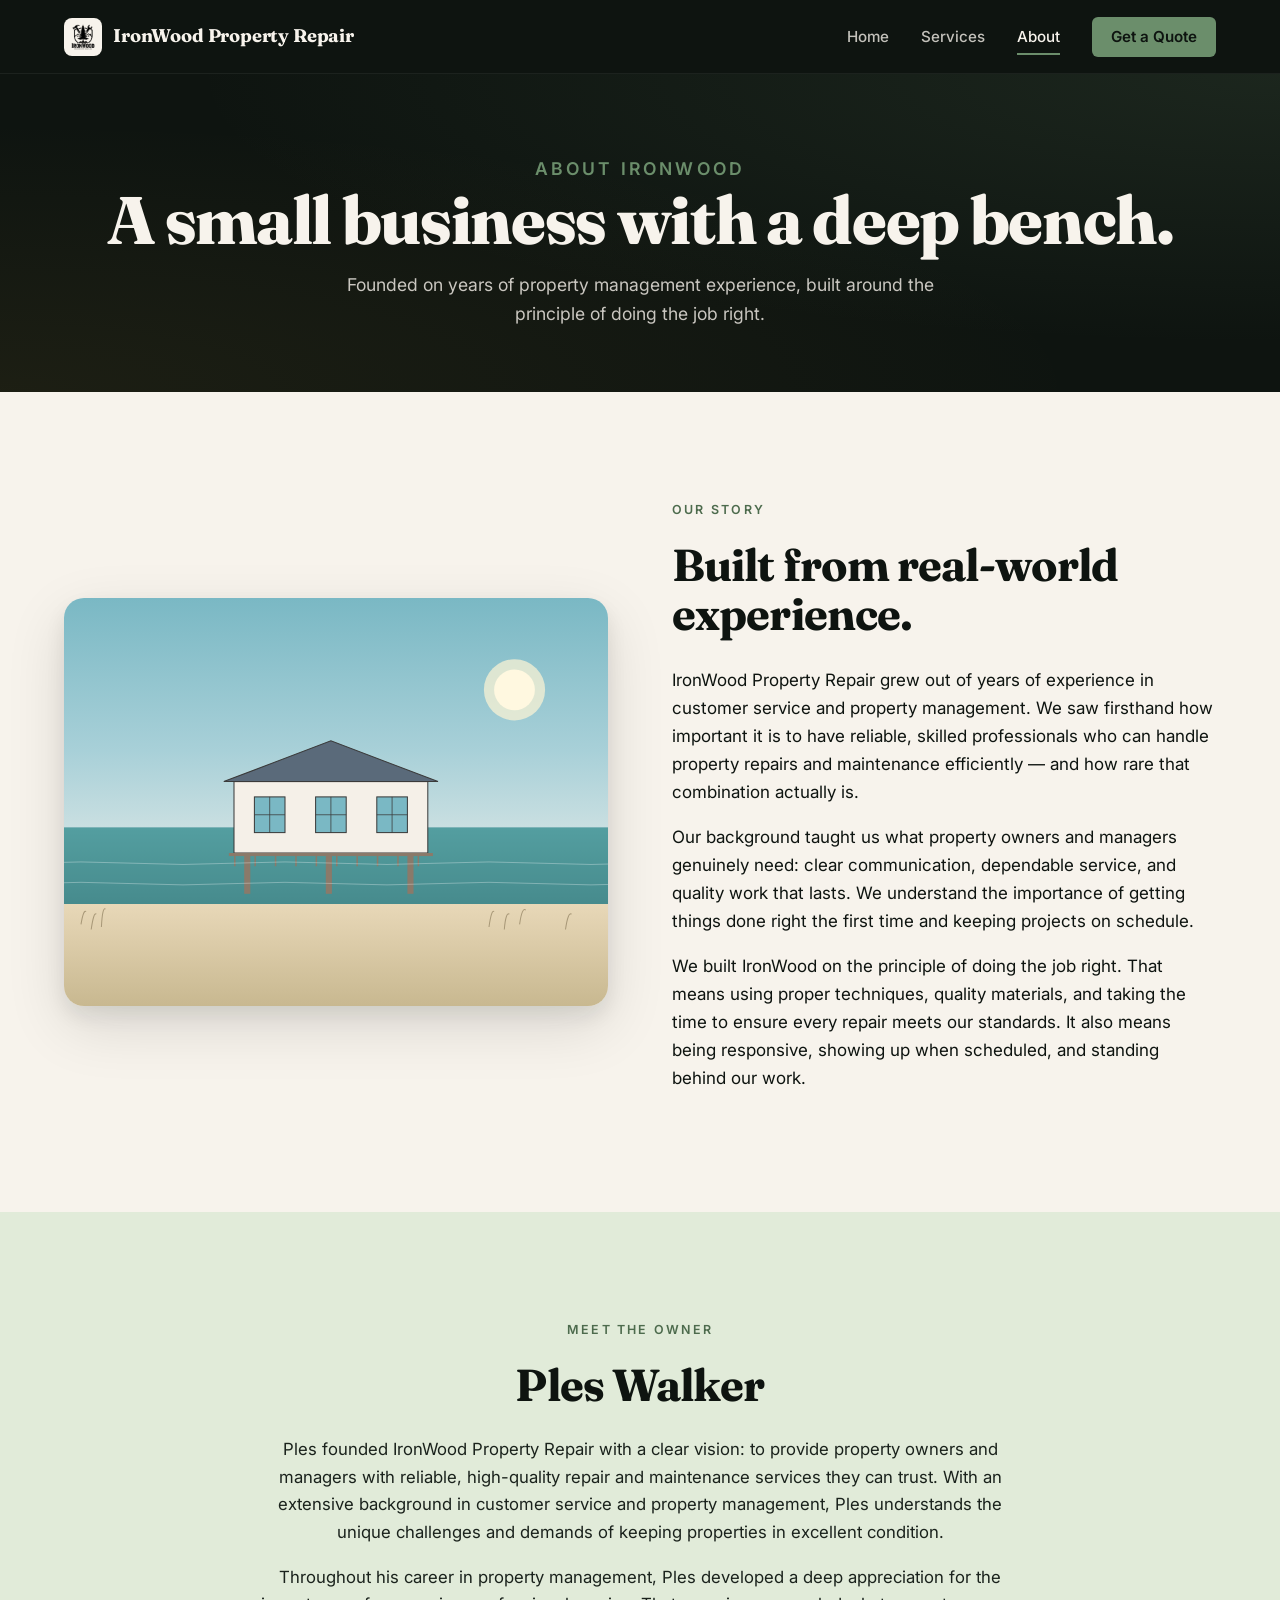
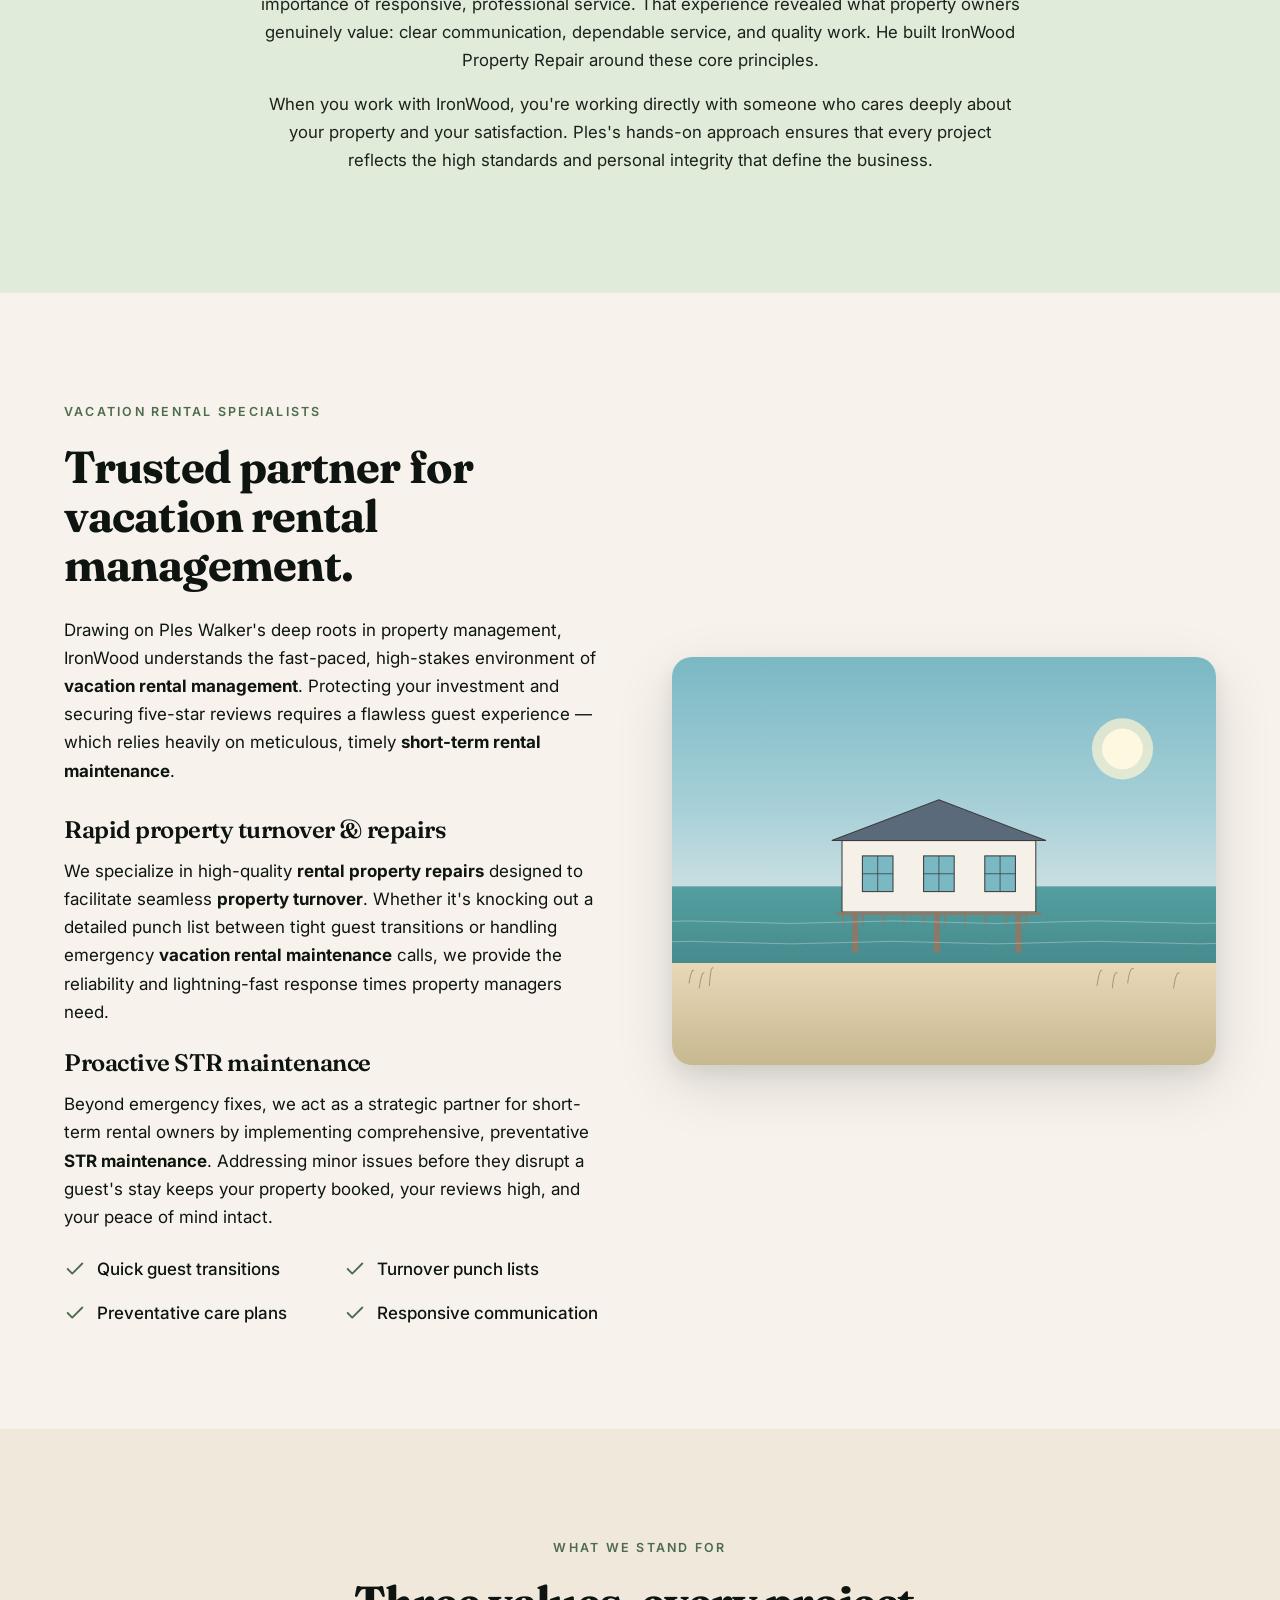
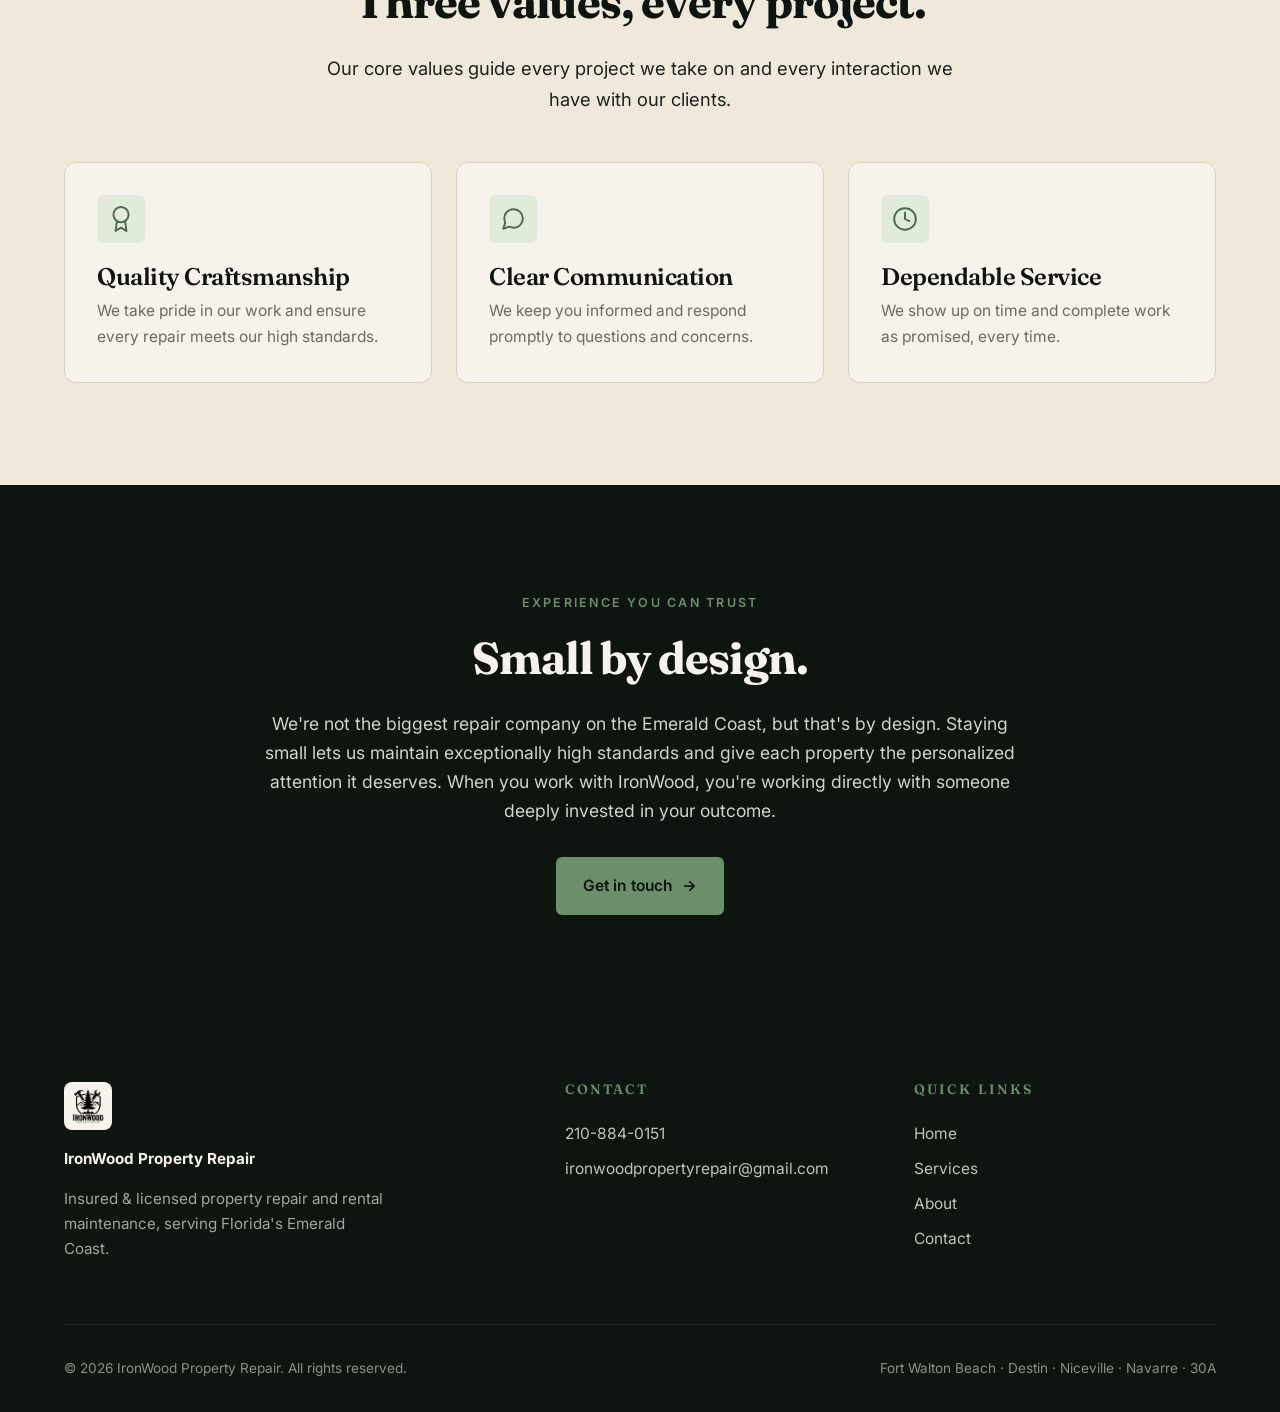
==== about.html @ 53f0fa0a "Initial commit — site launch" ====
<!DOCTYPE html>
<html lang="en">
<head>
  <meta charset="UTF-8">
  <meta name="viewport" content="width=device-width, initial-scale=1.0">
  <title>About | IronWood Property Repair — Local Handyman, Fort Walton Beach</title>
  <meta name="description" content="Founded by Ples Walker, IronWood Property Repair brings years of property management experience to every job. Serving Fort Walton Beach, Destin, Niceville, Navarre, and 30A.">
  <meta name="theme-color" content="#0e1410">
  <link rel="canonical" href="https://ironwoodpropertyrepair.com/about.html">
  <link rel="icon" type="image/png" sizes="32x32" href="assets/images/favicon.png">
  <link rel="apple-touch-icon" href="assets/images/favicon-192.png">
  <link rel="stylesheet" href="assets/styles.css">
</head>
<body>

<header class="site-header">
  <nav class="nav" aria-label="Main">
    <a href="index.html" class="nav__brand">
      <img src="assets/images/logo.png" alt="" aria-hidden="true">
      <span>IronWood Property Repair</span>
    </a>
    <button class="nav__toggle" aria-label="Toggle menu" aria-expanded="false" aria-controls="primary-menu">
      <svg viewBox="0 0 24 24" fill="none" stroke-width="2" stroke-linecap="round"><path d="M4 6h16M4 12h16M4 18h16"/></svg>
    </button>
    <ul class="nav__menu" id="primary-menu">
      <li><a class="nav__link" href="index.html">Home</a></li>
      <li><a class="nav__link" href="services.html">Services</a></li>
      <li><a class="nav__link" href="about.html">About</a></li>
      <li><a class="nav__link nav__cta" href="contact.html">Get a Quote</a></li>
    </ul>
  </nav>
</header>

<main>

<section class="page-hero">
  <div class="container page-hero__inner">
    <p class="eyebrow reveal" style="color: var(--sage);">About IronWood</p>
    <h1 class="reveal-2">A small business with a deep bench.</h1>
    <p class="reveal-3">Founded on years of property management experience, built around the principle of doing the job right.</p>
  </div>
</section>

<!-- Our story -->
<section class="section">
  <div class="container">
    <div class="two-col">
      <div class="two-col__media">
        <img src="assets/images/coastal-home.svg" alt="Emerald Coast vacation rental property">
      </div>
      <div>
        <p class="eyebrow">Our Story</p>
        <h2>Built from real-world experience.</h2>
        <p>IronWood Property Repair grew out of years of experience in customer service and property management. We saw firsthand how important it is to have reliable, skilled professionals who can handle property repairs and maintenance efficiently — and how rare that combination actually is.</p>
        <p>Our background taught us what property owners and managers genuinely need: clear communication, dependable service, and quality work that lasts. We understand the importance of getting things done right the first time and keeping projects on schedule.</p>
        <p>We built IronWood on the principle of doing the job right. That means using proper techniques, quality materials, and taking the time to ensure every repair meets our standards. It also means being responsive, showing up when scheduled, and standing behind our work.</p>
      </div>
    </div>
  </div>
</section>

<!-- Meet the owner -->
<section class="section section--sage">
  <div class="container">
    <div style="max-width: 760px; margin: 0 auto; text-align: center;">
      <p class="eyebrow">Meet the Owner</p>
      <h2>Ples Walker</h2>
      <p style="font-size: 1.05rem; color: var(--ink-soft);">Ples founded IronWood Property Repair with a clear vision: to provide property owners and managers with reliable, high-quality repair and maintenance services they can trust. With an extensive background in customer service and property management, Ples understands the unique challenges and demands of keeping properties in excellent condition.</p>
      <p style="font-size: 1.05rem; color: var(--ink-soft);">Throughout his career in property management, Ples developed a deep appreciation for the importance of responsive, professional service. That experience revealed what property owners genuinely value: clear communication, dependable service, and quality work. He built IronWood Property Repair around these core principles.</p>
      <p style="font-size: 1.05rem; color: var(--ink-soft);">When you work with IronWood, you're working directly with someone who cares deeply about your property and your satisfaction. Ples's hands-on approach ensures that every project reflects the high standards and personal integrity that define the business.</p>
    </div>
  </div>
</section>

<!-- Vacation rental partner -->
<section class="section">
  <div class="container">
    <div class="two-col two-col--reverse">
      <div class="two-col__media">
        <img src="assets/images/coastal-home.svg" alt="Florida vacation rental home">
      </div>
      <div>
        <p class="eyebrow">Vacation Rental Specialists</p>
        <h2>Trusted partner for vacation rental management.</h2>
        <p>Drawing on Ples Walker's deep roots in property management, IronWood understands the fast-paced, high-stakes environment of <strong>vacation rental management</strong>. Protecting your investment and securing five-star reviews requires a flawless guest experience — which relies heavily on meticulous, timely <strong>short-term rental maintenance</strong>.</p>

        <h3 style="margin-top: 2rem;">Rapid property turnover & repairs</h3>
        <p>We specialize in high-quality <strong>rental property repairs</strong> designed to facilitate seamless <strong>property turnover</strong>. Whether it's knocking out a detailed punch list between tight guest transitions or handling emergency <strong>vacation rental maintenance</strong> calls, we provide the reliability and lightning-fast response times property managers need.</p>

        <h3 style="margin-top: 1.5rem;">Proactive STR maintenance</h3>
        <p>Beyond emergency fixes, we act as a strategic partner for short-term rental owners by implementing comprehensive, preventative <strong>STR maintenance</strong>. Addressing minor issues before they disrupt a guest's stay keeps your property booked, your reviews high, and your peace of mind intact.</p>

        <ul class="check-list">
          <li>
            <svg viewBox="0 0 24 24" fill="none" stroke-width="2" stroke-linecap="round" stroke-linejoin="round"><polyline points="20 6 9 17 4 12"/></svg>
            Quick guest transitions
          </li>
          <li>
            <svg viewBox="0 0 24 24" fill="none" stroke-width="2" stroke-linecap="round" stroke-linejoin="round"><polyline points="20 6 9 17 4 12"/></svg>
            Turnover punch lists
          </li>
          <li>
            <svg viewBox="0 0 24 24" fill="none" stroke-width="2" stroke-linecap="round" stroke-linejoin="round"><polyline points="20 6 9 17 4 12"/></svg>
            Preventative care plans
          </li>
          <li>
            <svg viewBox="0 0 24 24" fill="none" stroke-width="2" stroke-linecap="round" stroke-linejoin="round"><polyline points="20 6 9 17 4 12"/></svg>
            Responsive communication
          </li>
        </ul>
      </div>
    </div>
  </div>
</section>

<!-- What we stand for -->
<section class="section section--paper">
  <div class="container">
    <div style="max-width: 720px; margin: 0 auto 3rem; text-align: center;">
      <p class="eyebrow">What We Stand For</p>
      <h2>Three values, every project.</h2>
      <p class="lede" style="margin: 0 auto;">Our core values guide every project we take on and every interaction we have with our clients.</p>
    </div>

    <div class="service-grid">
      <article class="service-card">
        <div class="service-card__icon">
          <svg viewBox="0 0 24 24" fill="none" stroke-width="1.8" stroke-linecap="round" stroke-linejoin="round"><circle cx="12" cy="8" r="7"/><polyline points="8.21 13.89 7 23 12 20 17 23 15.79 13.88"/></svg>
        </div>
        <h3>Quality Craftsmanship</h3>
        <p>We take pride in our work and ensure every repair meets our high standards.</p>
      </article>

      <article class="service-card">
        <div class="service-card__icon">
          <svg viewBox="0 0 24 24" fill="none" stroke-width="1.8" stroke-linecap="round" stroke-linejoin="round"><path d="M21 11.5a8.38 8.38 0 01-.9 3.8 8.5 8.5 0 01-7.6 4.7 8.38 8.38 0 01-3.8-.9L3 21l1.9-5.7a8.38 8.38 0 01-.9-3.8 8.5 8.5 0 014.7-7.6 8.38 8.38 0 013.8-.9h.5a8.48 8.48 0 018 8v.5z"/></svg>
        </div>
        <h3>Clear Communication</h3>
        <p>We keep you informed and respond promptly to questions and concerns.</p>
      </article>

      <article class="service-card">
        <div class="service-card__icon">
          <svg viewBox="0 0 24 24" fill="none" stroke-width="1.8" stroke-linecap="round" stroke-linejoin="round"><circle cx="12" cy="12" r="10"/><polyline points="12 6 12 12 16 14"/></svg>
        </div>
        <h3>Dependable Service</h3>
        <p>We show up on time and complete work as promised, every time.</p>
      </article>
    </div>
  </div>
</section>

<!-- Experience banner -->
<section class="section--ink">
  <div class="container" style="max-width: 800px; padding: var(--section) var(--gutter); text-align: center;">
    <p class="eyebrow" style="color: var(--sage);">Experience You Can Trust</p>
    <h2>Small by design.</h2>
    <p style="color: rgba(247,243,236,0.85); font-size: 1.1rem;">We're not the biggest repair company on the Emerald Coast, but that's by design. Staying small lets us maintain exceptionally high standards and give each property the personalized attention it deserves. When you work with IronWood, you're working directly with someone deeply invested in your outcome.</p>
    <div style="margin-top: 2rem;">
      <a href="contact.html" class="btn btn--primary">Get in touch <span class="arrow">→</span></a>
    </div>
  </div>
</section>

</main>

<footer class="site-footer">
  <div class="container">
    <div class="footer-grid">
      <div class="footer-brand">
        <img src="assets/images/logo.png" alt="IronWood Property Repair">
        <p><strong style="color: var(--paper);">IronWood Property Repair</strong></p>
        <p>Insured & licensed property repair and rental maintenance, serving Florida's Emerald Coast.</p>
      </div>
      <div>
        <h4>Contact</h4>
        <a href="tel:+12108840151">210-884-0151</a>
        <a href="mailto:ironwoodpropertyrepair@gmail.com">ironwoodpropertyrepair@gmail.com</a>
      </div>
      <div>
        <h4>Quick Links</h4>
        <a href="index.html">Home</a>
        <a href="services.html">Services</a>
        <a href="about.html">About</a>
        <a href="contact.html">Contact</a>
      </div>
    </div>
    <div class="footer-meta">
      <span>© <span id="year">2026</span> IronWood Property Repair. All rights reserved.</span>
      <span>Fort Walton Beach · Destin · Niceville · Navarre · 30A</span>
    </div>
  </div>
</footer>

<script src="assets/script.js"></script>
<script>document.getElementById('year').textContent = new Date().getFullYear();</script>
</body>
</html>
---- assets/styles.css ----
/* ==========================================================================
   IronWood Property Repair — Stylesheet
   Design system: confident, professional, Florida Gulf Coast contractor
   Palette: deep forest green, warm cream, charcoal, sage accents
   ========================================================================== */

/* ---------- Fonts ---------- */
@import url('https://fonts.googleapis.com/css2?family=Fraunces:opsz,wght@9..144,500;9..144,600;9..144,700;9..144,800&family=Inter:wght@400;500;600;700&display=swap');

/* ---------- CSS Variables ---------- */
:root {
  /* Colors */
  --ink: #0e1410;
  --ink-soft: #1a221c;
  --paper: #f7f3ec;
  --paper-warm: #efe8db;
  --sage: #6b8e6b;
  --sage-deep: #4d6b4d;
  --sage-soft: #e1ebd9;
  --rust: #b25b3d;
  --gold: #c89a3b;
  --line: #d8d2c4;
  --muted: #6a6a64;

  /* Typography */
  --font-display: 'Fraunces', Georgia, 'Times New Roman', serif;
  --font-body: 'Inter', -apple-system, BlinkMacSystemFont, sans-serif;

  /* Spacing */
  --gutter: 1.5rem;
  --container: 1200px;
  --section: clamp(4rem, 8vw, 7rem);

  /* Radii */
  --r-sm: 6px;
  --r-md: 12px;
  --r-lg: 20px;

  /* Shadows */
  --shadow-sm: 0 1px 2px rgba(14,20,16,0.06), 0 2px 4px rgba(14,20,16,0.04);
  --shadow-md: 0 4px 8px rgba(14,20,16,0.06), 0 8px 24px rgba(14,20,16,0.08);
  --shadow-lg: 0 10px 20px rgba(14,20,16,0.08), 0 20px 60px rgba(14,20,16,0.12);

  /* Transitions */
  --t-fast: 150ms ease;
  --t-med: 280ms cubic-bezier(.2,.8,.2,1);
}

/* ---------- Reset ---------- */
*, *::before, *::after { box-sizing: border-box; }
html { -webkit-text-size-adjust: 100%; scroll-behavior: smooth; }
body {
  margin: 0;
  font-family: var(--font-body);
  font-size: 17px;
  line-height: 1.65;
  color: var(--ink);
  background: var(--paper);
  -webkit-font-smoothing: antialiased;
  -moz-osx-font-smoothing: grayscale;
}
img, svg { max-width: 100%; height: auto; display: block; }
a { color: inherit; text-decoration: none; }
button { font-family: inherit; cursor: pointer; border: none; background: none; }
:focus-visible { outline: 2px solid var(--sage); outline-offset: 3px; border-radius: 2px; }

/* ---------- Typography ---------- */
h1, h2, h3, h4 {
  font-family: var(--font-display);
  font-weight: 700;
  line-height: 1.1;
  letter-spacing: -0.02em;
  color: var(--ink);
  margin: 0 0 0.6em;
}
h1 { font-size: clamp(2.4rem, 5.5vw, 4.2rem); font-weight: 800; }
h2 { font-size: clamp(1.9rem, 3.6vw, 2.8rem); }
h3 { font-size: clamp(1.25rem, 2vw, 1.5rem); font-weight: 600; }
h4 { font-size: 1.05rem; font-weight: 600; }
p { margin: 0 0 1em; }
.eyebrow {
  font-family: var(--font-body);
  font-weight: 600;
  font-size: 0.78rem;
  letter-spacing: 0.18em;
  text-transform: uppercase;
  color: var(--sage-deep);
  margin: 0 0 1.2rem;
  display: inline-block;
}
.lede { font-size: 1.15rem; color: var(--ink-soft); max-width: 56ch; }

/* ---------- Layout ---------- */
.container {
  max-width: var(--container);
  margin: 0 auto;
  padding: 0 var(--gutter);
}
.section { padding: var(--section) 0; }
.section--tight { padding: calc(var(--section) * 0.65) 0; }
.section--ink { background: var(--ink); color: var(--paper); }
.section--ink h1, .section--ink h2, .section--ink h3, .section--ink h4 { color: var(--paper); }
.section--ink .eyebrow { color: var(--sage); }
.section--paper { background: var(--paper-warm); }
.section--sage { background: var(--sage-soft); }

/* ---------- Header / Nav ---------- */
.site-header {
  position: sticky;
  top: 0;
  z-index: 100;
  background: var(--ink);
  color: var(--paper);
  border-bottom: 1px solid rgba(255,255,255,0.06);
  backdrop-filter: saturate(150%) blur(10px);
}
.nav {
  display: flex;
  align-items: center;
  justify-content: space-between;
  padding: 1.1rem var(--gutter);
  max-width: var(--container);
  margin: 0 auto;
}
.nav__brand {
  display: flex;
  align-items: center;
  gap: 0.7rem;
  font-family: var(--font-display);
  font-weight: 700;
  font-size: 1.15rem;
  letter-spacing: -0.01em;
  color: var(--paper);
}
.nav__brand img { width: 38px; height: 38px; background: var(--paper); border-radius: 8px; padding: 4px; }
.nav__menu {
  display: flex;
  gap: 2rem;
  align-items: center;
  list-style: none;
  margin: 0;
  padding: 0;
}
.nav__link {
  font-size: 0.95rem;
  font-weight: 500;
  color: var(--paper);
  opacity: 0.78;
  transition: opacity var(--t-fast);
  position: relative;
  padding: 0.4rem 0;
}
.nav__link:hover, .nav__link[aria-current="page"] { opacity: 1; }
.nav__link[aria-current="page"]::after {
  content: '';
  position: absolute;
  left: 0; right: 0; bottom: -2px;
  height: 2px;
  background: var(--sage);
}
.nav__cta {
  background: var(--sage);
  color: var(--ink) !important;
  opacity: 1 !important;
  padding: 0.65rem 1.2rem !important;
  border-radius: var(--r-sm);
  font-weight: 600;
  transition: background var(--t-fast), transform var(--t-fast);
}
.nav__cta:hover { background: #7ea27e; transform: translateY(-1px); }

.nav__toggle { display: none; padding: 0.5rem; }
.nav__toggle svg { width: 28px; height: 28px; stroke: var(--paper); }

@media (max-width: 820px) {
  .nav__menu {
    position: absolute;
    top: 100%;
    left: 0; right: 0;
    background: var(--ink);
    flex-direction: column;
    gap: 0;
    padding: 1rem var(--gutter) 1.5rem;
    border-bottom: 1px solid rgba(255,255,255,0.06);
    transform: translateY(-10px);
    opacity: 0;
    pointer-events: none;
    transition: transform var(--t-med), opacity var(--t-med);
  }
  .nav__menu.is-open { transform: translateY(0); opacity: 1; pointer-events: auto; }
  .nav__menu li { width: 100%; padding: 0.7rem 0; border-bottom: 1px solid rgba(255,255,255,0.06); }
  .nav__menu li:last-child { border-bottom: none; padding-top: 1rem; }
  .nav__cta { display: inline-block; }
  .nav__toggle { display: block; }
}

/* ---------- Buttons ---------- */
.btn {
  display: inline-flex;
  align-items: center;
  gap: 0.6rem;
  padding: 0.95rem 1.6rem;
  border-radius: var(--r-sm);
  font-weight: 600;
  font-size: 0.97rem;
  letter-spacing: 0.01em;
  transition: all var(--t-fast);
  border: 1px solid transparent;
}
.btn--primary {
  background: var(--sage);
  color: var(--ink);
}
.btn--primary:hover { background: #7ea27e; transform: translateY(-1px); box-shadow: var(--shadow-md); }
.btn--ink {
  background: var(--ink);
  color: var(--paper);
}
.btn--ink:hover { background: var(--sage-deep); transform: translateY(-1px); }
.btn--ghost {
  background: transparent;
  color: var(--ink);
  border-color: var(--ink);
}
.btn--ghost:hover { background: var(--ink); color: var(--paper); }
.btn--ink-on-ink {
  background: rgba(255,255,255,0.08);
  color: var(--paper);
  border: 1px solid rgba(255,255,255,0.15);
}
.btn--ink-on-ink:hover { background: var(--sage); color: var(--ink); border-color: var(--sage); }
.btn--lg { padding: 1.1rem 1.9rem; font-size: 1.02rem; }
.btn .arrow { transition: transform var(--t-fast); }
.btn:hover .arrow { transform: translateX(3px); }

/* ---------- Hero ---------- */
.hero {
  position: relative;
  min-height: 78vh;
  display: flex;
  align-items: center;
  background: var(--ink);
  color: var(--paper);
  overflow: hidden;
}
.hero__bg {
  position: absolute;
  inset: 0;
  z-index: 0;
}
.hero__bg img, .hero__bg svg {
  width: 100%; height: 100%;
  object-fit: cover;
  opacity: 0.45;
}
.hero__bg::after {
  content: '';
  position: absolute;
  inset: 0;
  background: linear-gradient(135deg, rgba(14,20,16,0.85) 0%, rgba(14,20,16,0.55) 60%, rgba(14,20,16,0.7) 100%);
}
.hero__inner {
  position: relative;
  z-index: 1;
  padding: 5rem 0;
  max-width: 760px;
}
.hero h1 {
  color: var(--paper);
  margin-bottom: 1.4rem;
}
.hero h1 .accent {
  font-style: italic;
  font-weight: 500;
  color: var(--sage);
}
.hero__lede {
  font-size: clamp(1.05rem, 1.4vw, 1.2rem);
  color: rgba(247,243,236,0.85);
  max-width: 56ch;
  margin-bottom: 2rem;
}
.hero__cta {
  display: flex;
  gap: 1rem;
  flex-wrap: wrap;
}
.hero__trust {
  margin-top: 3rem;
  display: flex;
  gap: 2rem;
  flex-wrap: wrap;
  font-size: 0.85rem;
  letter-spacing: 0.05em;
  color: rgba(247,243,236,0.7);
}
.hero__trust span {
  display: inline-flex;
  align-items: center;
  gap: 0.5rem;
}
.hero__trust svg { width: 16px; height: 16px; stroke: var(--sage); }

/* Page hero (sub-pages) */
.page-hero {
  background: var(--ink);
  color: var(--paper);
  padding: 5rem 0 4rem;
  text-align: center;
  position: relative;
  overflow: hidden;
}
.page-hero::before {
  content: '';
  position: absolute;
  inset: 0;
  background:
    radial-gradient(ellipse at top right, rgba(107,142,107,0.15), transparent 60%),
    radial-gradient(ellipse at bottom left, rgba(200,154,59,0.08), transparent 60%);
}
.page-hero__inner { position: relative; z-index: 1; }
.page-hero h1 { color: var(--paper); margin-bottom: 0.8rem; }
.page-hero p { font-size: 1.1rem; color: rgba(247,243,236,0.8); max-width: 60ch; margin: 0 auto; }

/* ---------- Service Grid ---------- */
.service-grid {
  display: grid;
  grid-template-columns: repeat(auto-fill, minmax(290px, 1fr));
  gap: 1.5rem;
}
.service-card {
  background: var(--paper);
  border: 1px solid var(--line);
  border-radius: var(--r-md);
  padding: 2rem;
  transition: transform var(--t-med), box-shadow var(--t-med), border-color var(--t-med);
  position: relative;
  overflow: hidden;
}
.service-card::before {
  content: '';
  position: absolute;
  top: 0; left: 0;
  width: 100%;
  height: 3px;
  background: var(--sage);
  transform: scaleX(0);
  transform-origin: left;
  transition: transform var(--t-med);
}
.service-card:hover {
  transform: translateY(-4px);
  box-shadow: var(--shadow-md);
  border-color: var(--sage);
}
.service-card:hover::before { transform: scaleX(1); }
.service-card__icon {
  width: 48px;
  height: 48px;
  display: flex;
  align-items: center;
  justify-content: center;
  background: var(--sage-soft);
  border-radius: var(--r-sm);
  margin-bottom: 1.3rem;
}
.service-card__icon svg { width: 26px; height: 26px; stroke: var(--sage-deep); }
.service-card h3 { margin-bottom: 0.5rem; }
.service-card p { color: var(--muted); font-size: 0.97rem; margin: 0; }

/* ---------- Two-column ---------- */
.two-col {
  display: grid;
  grid-template-columns: 1fr 1fr;
  gap: clamp(2rem, 5vw, 4rem);
  align-items: center;
}
.two-col--reverse > :first-child { order: 2; }
@media (max-width: 820px) {
  .two-col { grid-template-columns: 1fr; gap: 2.5rem; }
  .two-col--reverse > :first-child { order: 0; }
}
.two-col__media {
  border-radius: var(--r-lg);
  overflow: hidden;
  box-shadow: var(--shadow-lg);
}
.two-col__media svg, .two-col__media img {
  width: 100%;
  display: block;
  aspect-ratio: 4 / 3;
  object-fit: cover;
}

/* ---------- Feature blocks (Why choose) ---------- */
.feature-stack { display: grid; gap: 2rem; }
.feature {
  display: grid;
  grid-template-columns: auto 1fr;
  gap: 1.2rem;
  align-items: start;
}
.feature__icon {
  width: 44px;
  height: 44px;
  display: flex;
  align-items: center;
  justify-content: center;
  background: var(--sage-soft);
  border-radius: var(--r-sm);
  flex-shrink: 0;
}
.feature__icon svg { width: 22px; height: 22px; stroke: var(--sage-deep); }
.feature h3 { margin-bottom: 0.3rem; font-size: 1.15rem; }
.feature p { color: var(--muted); margin: 0; font-size: 0.97rem; }

/* ---------- Trust bar ---------- */
.trust-bar {
  display: grid;
  grid-template-columns: repeat(auto-fit, minmax(180px, 1fr));
  gap: 1.5rem;
  padding: 2rem;
  background: var(--paper);
  border: 1px solid var(--line);
  border-radius: var(--r-md);
}
.trust-bar__item {
  display: flex;
  align-items: center;
  gap: 0.8rem;
}
.trust-bar__item svg { width: 28px; height: 28px; stroke: var(--sage-deep); flex-shrink: 0; }
.trust-bar__item strong { display: block; font-weight: 600; font-size: 0.97rem; }
.trust-bar__item span { color: var(--muted); font-size: 0.85rem; }

/* ---------- CTA banner ---------- */
.cta-banner {
  text-align: center;
  padding: var(--section) var(--gutter);
}
.cta-banner h2 { margin-bottom: 0.6rem; }
.cta-banner p { font-size: 1.1rem; max-width: 56ch; margin: 0 auto 2rem; opacity: 0.85; }

/* Contact page specific layout */
.contact-layout {
  grid-template-columns: 1fr 1.4fr;
}
@media (max-width: 900px) {
  .contact-layout { grid-template-columns: 1fr; gap: 2.5rem; }
}

/* ---------- Forms ---------- */
.form {
  background: var(--paper);
  border: 1px solid var(--line);
  border-radius: var(--r-md);
  padding: clamp(1.5rem, 3vw, 2.4rem);
  box-shadow: var(--shadow-sm);
}
.form__row {
  display: grid;
  grid-template-columns: 1fr 1fr;
  gap: 1rem;
  margin-bottom: 1rem;
}
@media (max-width: 600px) {
  .form__row { grid-template-columns: 1fr; }
}
.form__field { margin-bottom: 1.1rem; }
.form__field--full { grid-column: 1 / -1; }
.form__label {
  display: block;
  font-weight: 600;
  font-size: 0.92rem;
  margin-bottom: 0.4rem;
  color: var(--ink);
}
.form__label .req { color: var(--rust); }
.form__input, .form__select, .form__textarea {
  width: 100%;
  padding: 0.75rem 0.9rem;
  font-family: inherit;
  font-size: 1rem;
  color: var(--ink);
  background: #fff;
  border: 1px solid var(--line);
  border-radius: var(--r-sm);
  transition: border-color var(--t-fast), box-shadow var(--t-fast);
}
.form__input:focus, .form__select:focus, .form__textarea:focus {
  outline: none;
  border-color: var(--sage);
  box-shadow: 0 0 0 3px rgba(107,142,107,0.15);
}
.form__textarea { min-height: 130px; resize: vertical; }
.form__select {
  appearance: none;
  background-image: url("data:image/svg+xml;utf8,<svg xmlns='http://www.w3.org/2000/svg' width='12' height='12' viewBox='0 0 12 12'><path fill='%236a6a64' d='M6 9L1 4h10z'/></svg>");
  background-repeat: no-repeat;
  background-position: right 0.9rem center;
  padding-right: 2.5rem;
}
.form__hint { font-size: 0.82rem; color: var(--muted); margin-top: 0.3rem; }
.form__submit { width: 100%; justify-content: center; }
.form__success {
  display: none;
  background: var(--sage-soft);
  border: 1px solid var(--sage);
  color: var(--sage-deep);
  padding: 1rem 1.2rem;
  border-radius: var(--r-sm);
  margin-bottom: 1.2rem;
  font-weight: 500;
}
.form__success.is-visible { display: block; }
.form__honey { position: absolute; left: -9999px; visibility: hidden; }

/* ---------- Contact info card ---------- */
.contact-card {
  display: grid;
  gap: 1.4rem;
}
.contact-item {
  display: grid;
  grid-template-columns: auto 1fr;
  gap: 1rem;
  align-items: center;
  padding: 1rem 1.2rem;
  background: var(--paper);
  border: 1px solid var(--line);
  border-radius: var(--r-md);
  transition: border-color var(--t-fast), transform var(--t-fast);
}
.contact-item:hover { border-color: var(--sage); transform: translateX(2px); }
.contact-item__icon {
  width: 44px;
  height: 44px;
  background: var(--sage-soft);
  border-radius: var(--r-sm);
  display: flex;
  align-items: center;
  justify-content: center;
}
.contact-item__icon svg { width: 22px; height: 22px; stroke: var(--sage-deep); }
.contact-item strong { display: block; font-size: 0.9rem; color: var(--muted); font-weight: 500; }
.contact-item a, .contact-item span { font-weight: 600; font-size: 1.05rem; color: var(--ink); }

.expect {
  background: var(--sage-soft);
  border-radius: var(--r-md);
  padding: 1.5rem;
  margin-top: 1.5rem;
}
.expect h4 { margin-bottom: 0.5rem; }
.expect p { color: var(--ink-soft); margin: 0; font-size: 0.97rem; }

/* ---------- Service area ---------- */
.area-list {
  display: grid;
  grid-template-columns: repeat(auto-fit, minmax(180px, 1fr));
  gap: 1rem;
  list-style: none;
  margin: 0;
  padding: 0;
}
.area-list li {
  padding: 1rem 1.2rem;
  background: var(--paper);
  border: 1px solid var(--line);
  border-radius: var(--r-sm);
  font-weight: 500;
  display: flex;
  align-items: center;
  gap: 0.6rem;
}
.area-list svg { width: 18px; height: 18px; stroke: var(--sage-deep); }

/* ---------- STR feature checks ---------- */
.check-list {
  display: grid;
  grid-template-columns: repeat(auto-fit, minmax(220px, 1fr));
  gap: 1rem;
  list-style: none;
  margin: 1.5rem 0 0;
  padding: 0;
}
.check-list li {
  display: flex;
  align-items: center;
  gap: 0.7rem;
  font-weight: 500;
}
.check-list svg {
  width: 22px; height: 22px;
  flex-shrink: 0;
  stroke: var(--sage-deep);
}

/* ---------- Footer ---------- */
.site-footer {
  background: var(--ink);
  color: var(--paper);
  padding: 4rem 0 2rem;
}
.footer-grid {
  display: grid;
  grid-template-columns: 1.5fr 1fr 1fr;
  gap: 3rem;
  margin-bottom: 3rem;
}
@media (max-width: 700px) {
  .footer-grid { grid-template-columns: 1fr; gap: 2rem; }
}
.footer-grid h4 { color: var(--sage); font-size: 0.85rem; letter-spacing: 0.15em; text-transform: uppercase; margin-bottom: 1.2rem; }
.footer-grid a { color: rgba(247,243,236,0.78); transition: color var(--t-fast); display: block; padding: 0.3rem 0; font-size: 0.97rem; }
.footer-grid a:hover { color: var(--paper); }
.footer-brand img { width: 48px; height: 48px; background: var(--paper); border-radius: 8px; padding: 4px; margin-bottom: 1rem; }
.footer-brand p { color: rgba(247,243,236,0.65); font-size: 0.95rem; max-width: 32ch; }
.footer-meta {
  display: flex;
  justify-content: space-between;
  flex-wrap: wrap;
  gap: 1rem;
  padding-top: 2rem;
  border-top: 1px solid rgba(255,255,255,0.08);
  font-size: 0.85rem;
  color: rgba(247,243,236,0.55);
}

/* ---------- Animations ---------- */
@keyframes fadeUp {
  from { opacity: 0; transform: translateY(16px); }
  to { opacity: 1; transform: translateY(0); }
}
.reveal { animation: fadeUp 0.7s var(--t-med) both; }
.reveal-2 { animation: fadeUp 0.7s 0.12s var(--t-med) both; }
.reveal-3 { animation: fadeUp 0.7s 0.24s var(--t-med) both; }
.reveal-4 { animation: fadeUp 0.7s 0.36s var(--t-med) both; }

@media (prefers-reduced-motion: reduce) {
  *, *::before, *::after { animation-duration: 0.01ms !important; transition-duration: 0.01ms !important; }
}

/* ---------- 404 ---------- */
.notfound {
  min-height: 70vh;
  display: flex;
  align-items: center;
  justify-content: center;
  text-align: center;
  padding: var(--section) var(--gutter);
}
.notfound__num {
  font-family: var(--font-display);
  font-size: clamp(6rem, 16vw, 12rem);
  font-weight: 800;
  line-height: 1;
  color: var(--sage);
  margin-bottom: 1rem;
}
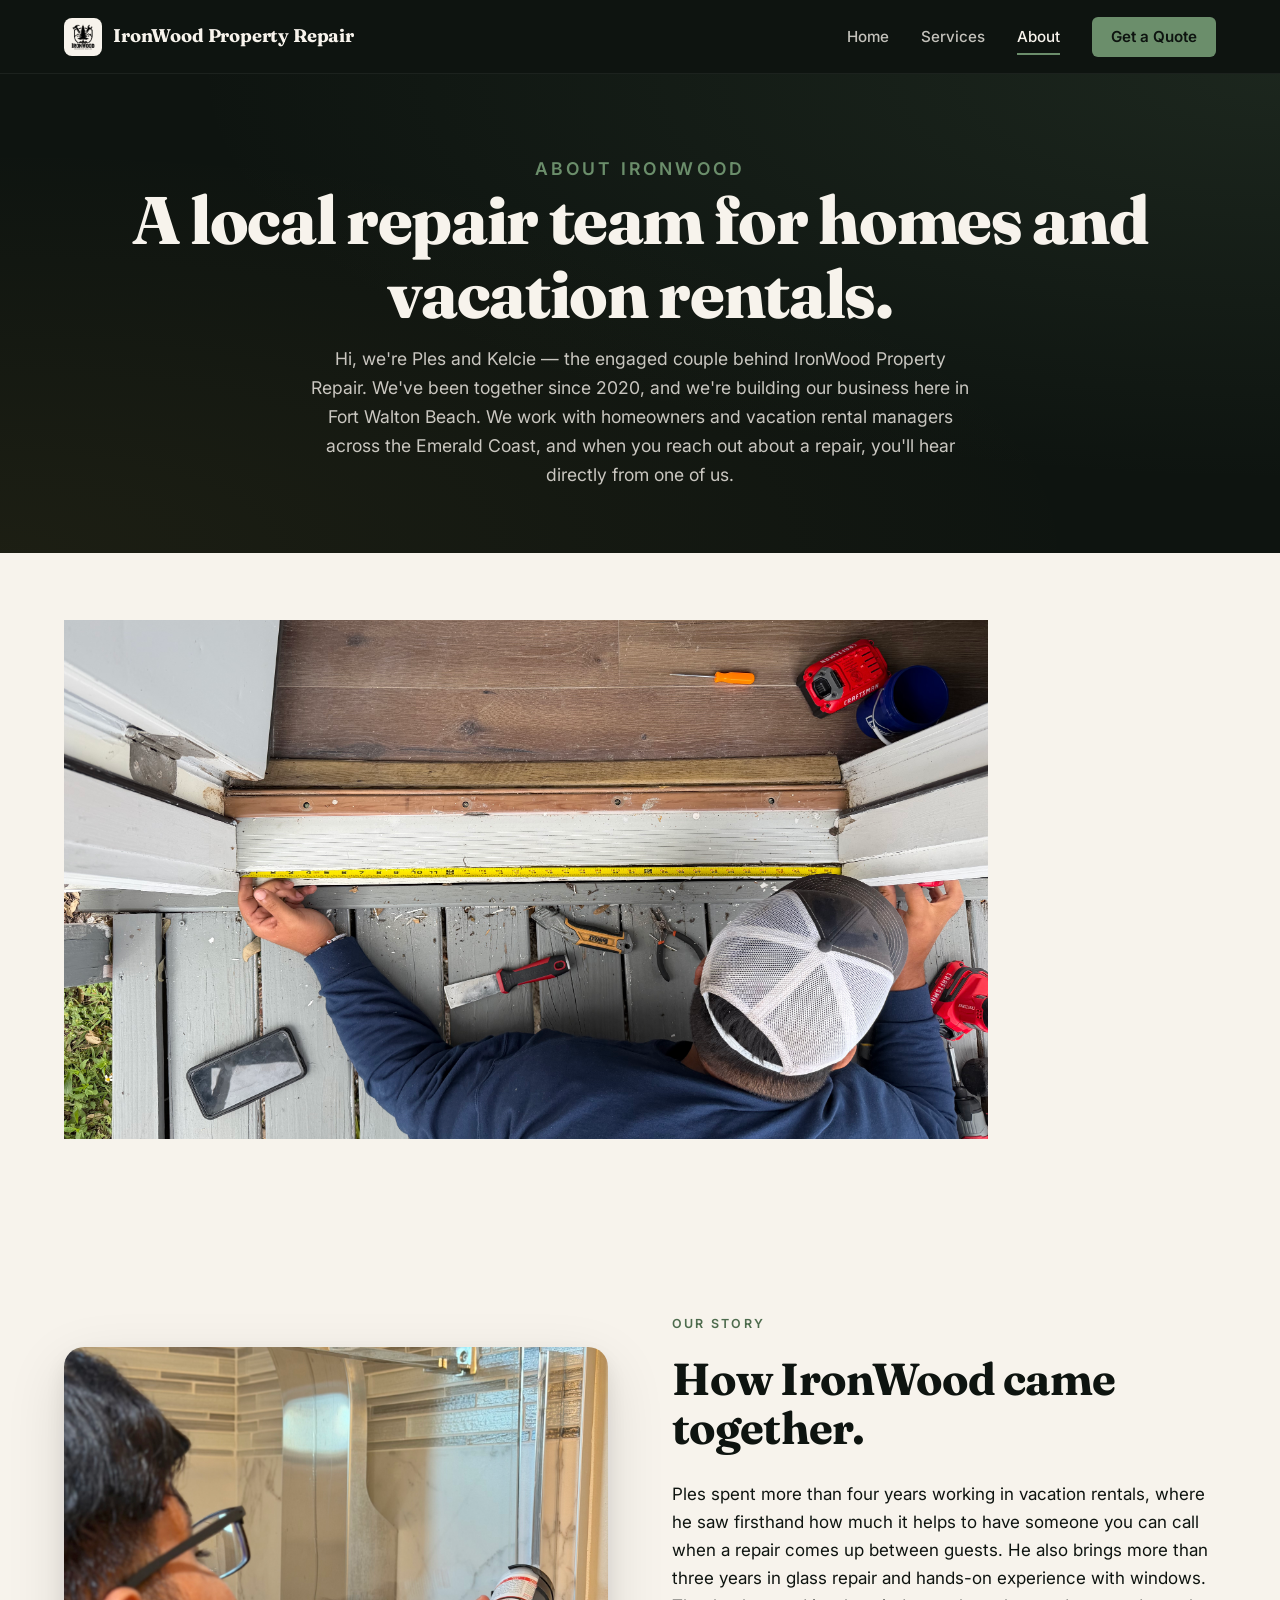
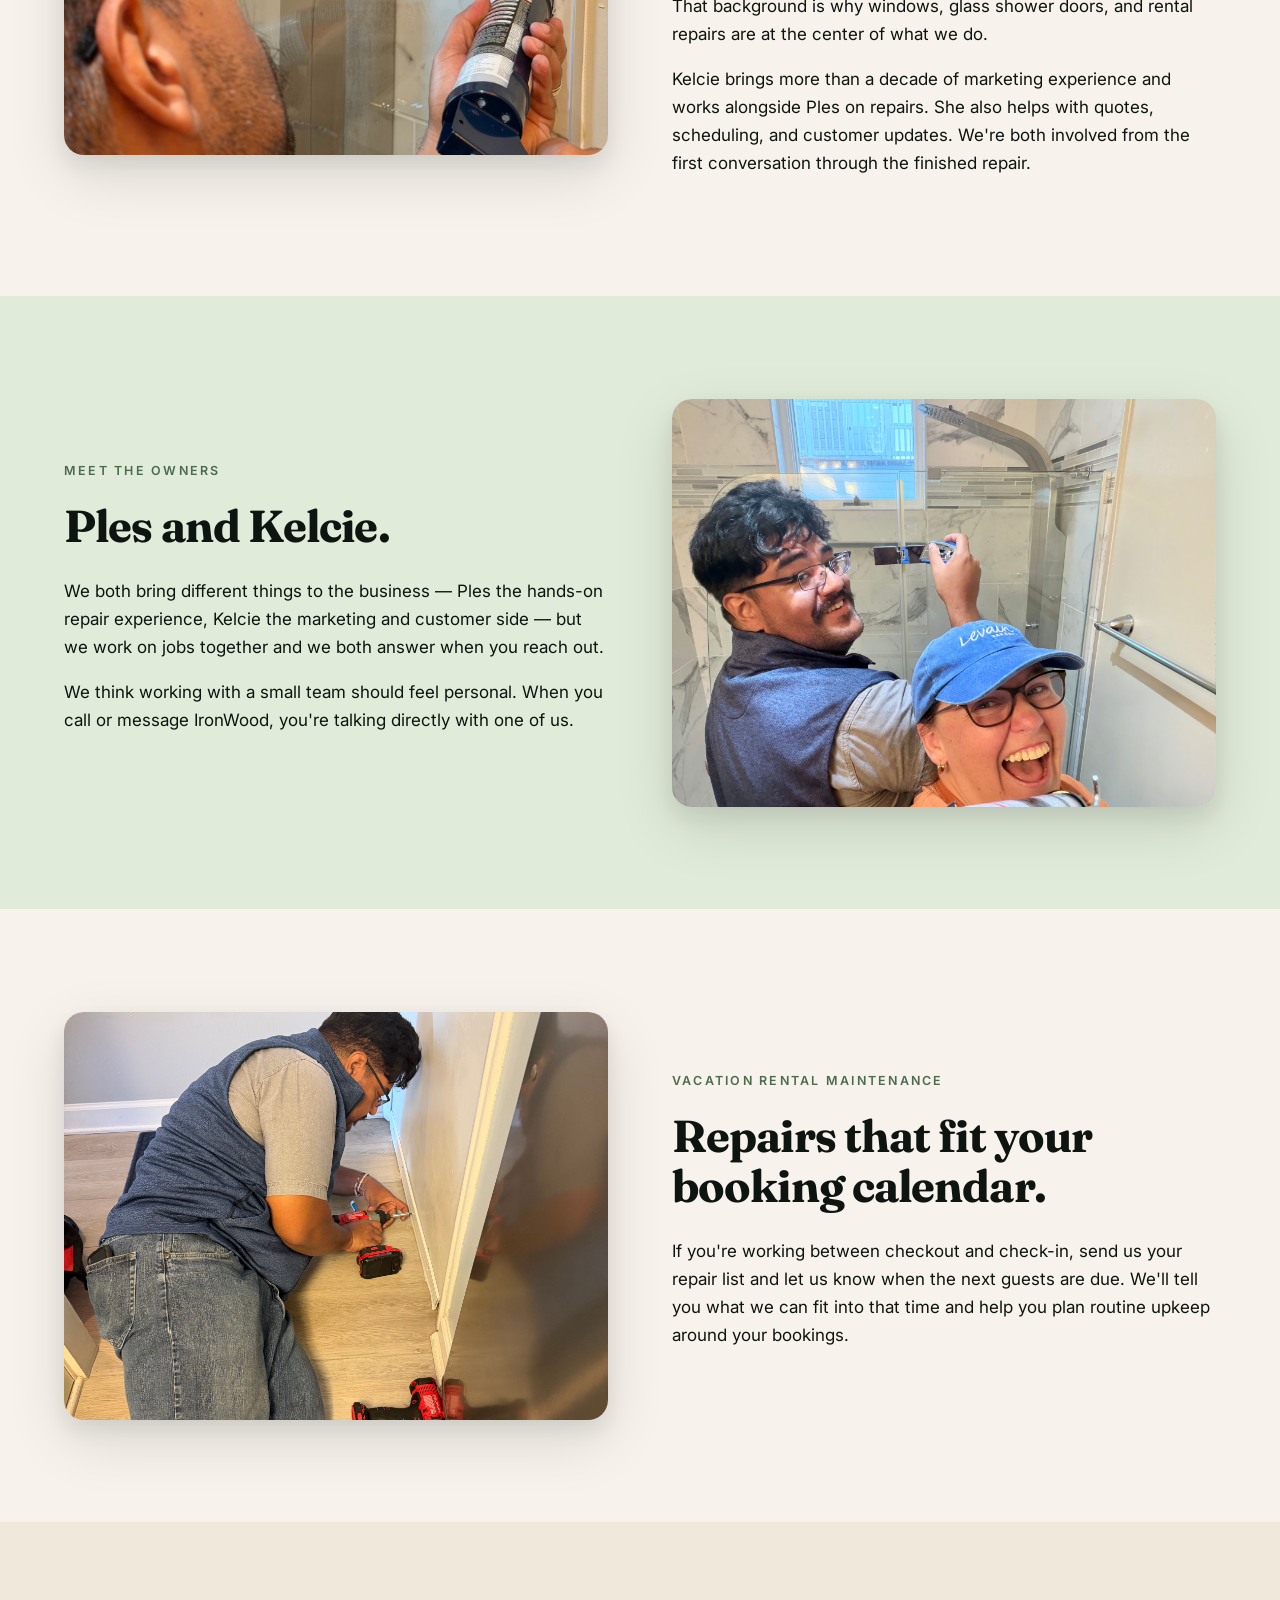
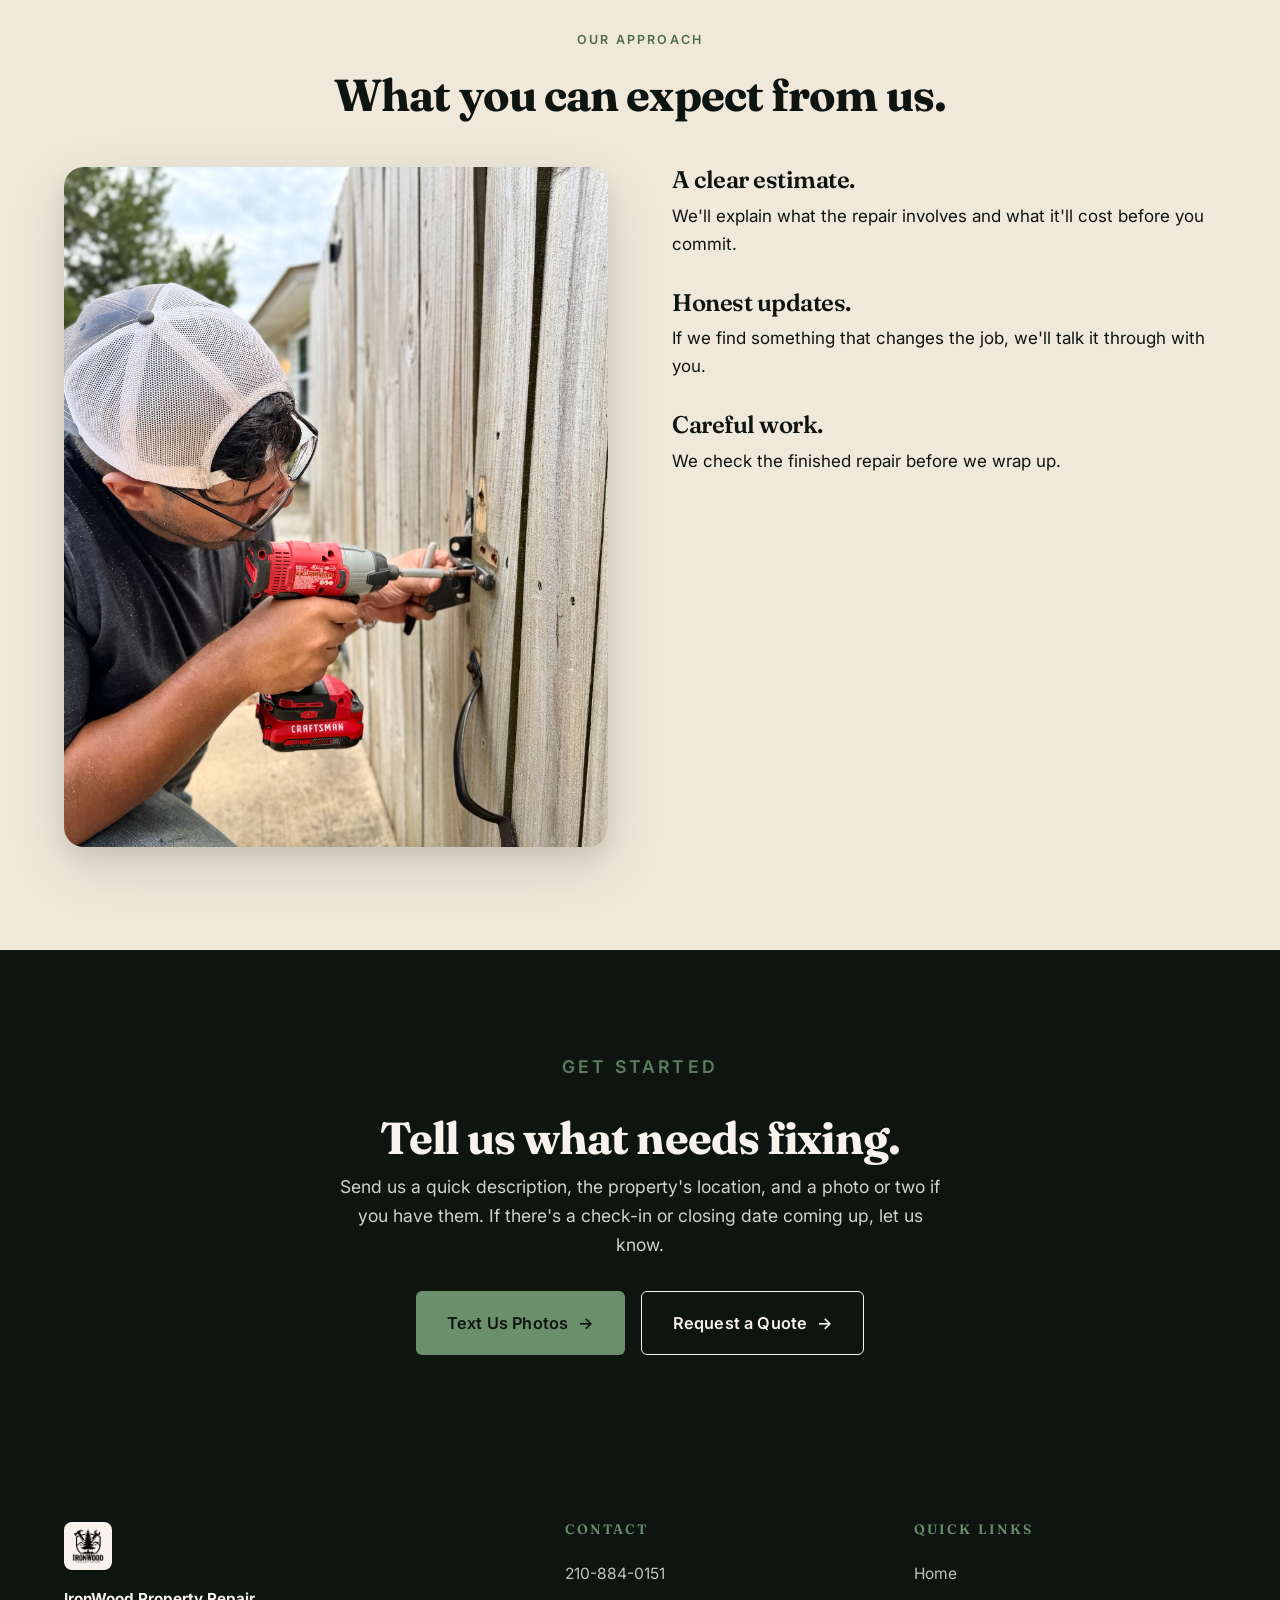
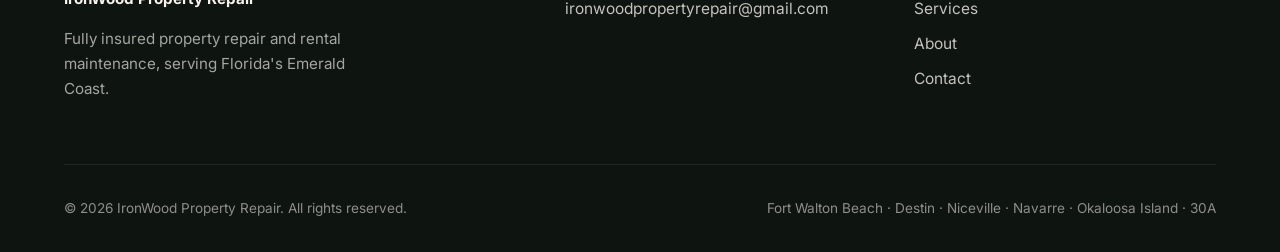
==== commit a9c9c8ef: "Update About page content and structure" ====
--- a/about.html
+++ b/about.html
@@ -3,8 +3,8 @@
 <head>
   <meta charset="UTF-8">
   <meta name="viewport" content="width=device-width, initial-scale=1.0">
-  <title>About | IronWood Property Repair — Local Handyman, Fort Walton Beach</title>
-  <meta name="description" content="Founded by Ples Walker, IronWood Property Repair brings years of property management experience to every job. Serving Fort Walton Beach, Destin, Niceville, Navarre, and 30A.">
+  <title>About | IronWood Property Repair — Fort Walton Beach Handyman & Glass Repair</title>
+  <meta name="description" content="Meet Ples and Kelcie, the engaged couple behind IronWood Property Repair — serving homeowners and vacation rental hosts across Fort Walton Beach, Destin, Okaloosa Island, Niceville, Navarre, and 30A.">
   <meta name="theme-color" content="#0e1410">
   <link rel="canonical" href="https://ironwoodpropertyrepair.com/about.html">
   <link rel="icon" type="image/png" sizes="32x32" href="assets/images/favicon.png">
@@ -36,128 +36,109 @@
 <section class="page-hero">
   <div class="container page-hero__inner">
     <p class="eyebrow reveal" style="color: var(--sage);">About IronWood</p>
-    <h1 class="reveal-2">A small business with a deep bench.</h1>
-    <p class="reveal-3">Founded on years of property management experience, built around the principle of doing the job right.</p>
+    <h1 class="reveal-2">A local repair team for homes and vacation rentals.</h1>
+    <p class="reveal-3">Hi, we're Ples and Kelcie — the engaged couple behind IronWood Property Repair. We've been together since 2020, and we're building our business here in Fort Walton Beach. We work with homeowners and vacation rental managers across the Emerald Coast, and when you reach out about a repair, you'll hear directly from one of us.</p>
   </div>
 </section>
 
-<!-- Our story -->
+<!-- Hero image band -->
+<section class="section section--tight">
+  <div class="container">
+    <div style="border-radius: var(--radius); overflow: hidden; aspect-ratio: 16/9; max-height: 520px;">
+      <img src="assets/images/about-hero.jpg" alt="Careful measurement on a door threshold repair" style="object-fit: cover; object-position: center; width: 100%; height: 100%;">
+    </div>
+  </div>
+</section>
+
+<!-- How IronWood came together -->
 <section class="section">
   <div class="container">
     <div class="two-col">
       <div class="two-col__media">
-        <img src="assets/images/coastal-home.svg" alt="Emerald Coast vacation rental property">
+        <img src="assets/images/our-story.jpg" alt="Resealing a glass shower door" style="object-fit: cover; object-position: center 40%; width: 100%; height: 100%;">
       </div>
       <div>
         <p class="eyebrow">Our Story</p>
-        <h2>Built from real-world experience.</h2>
-        <p>IronWood Property Repair grew out of years of experience in customer service and property management. We saw firsthand how important it is to have reliable, skilled professionals who can handle property repairs and maintenance efficiently — and how rare that combination actually is.</p>
-        <p>Our background taught us what property owners and managers genuinely need: clear communication, dependable service, and quality work that lasts. We understand the importance of getting things done right the first time and keeping projects on schedule.</p>
-        <p>We built IronWood on the principle of doing the job right. That means using proper techniques, quality materials, and taking the time to ensure every repair meets our standards. It also means being responsive, showing up when scheduled, and standing behind our work.</p>
+        <h2>How IronWood came together.</h2>
+        <p>Ples spent more than four years working in vacation rentals, where he saw firsthand how much it helps to have someone you can call when a repair comes up between guests. He also brings more than three years in glass repair and hands-on experience with windows. That background is why windows, glass shower doors, and rental repairs are at the center of what we do.</p>
+        <p>Kelcie brings more than a decade of marketing experience and works alongside Ples on repairs. She also helps with quotes, scheduling, and customer updates. We're both involved from the first conversation through the finished repair.</p>
       </div>
     </div>
   </div>
 </section>
 
-<!-- Meet the owner -->
+<!-- Meet the owners -->
 <section class="section section--sage">
-  <div class="container">
-    <div style="max-width: 760px; margin: 0 auto; text-align: center;">
-      <p class="eyebrow">Meet the Owner</p>
-      <h2>Ples Walker</h2>
-      <p style="font-size: 1.05rem; color: var(--ink-soft);">Ples founded IronWood Property Repair with a clear vision: to provide property owners and managers with reliable, high-quality repair and maintenance services they can trust. With an extensive background in customer service and property management, Ples understands the unique challenges and demands of keeping properties in excellent condition.</p>
-      <p style="font-size: 1.05rem; color: var(--ink-soft);">Throughout his career in property management, Ples developed a deep appreciation for the importance of responsive, professional service. That experience revealed what property owners genuinely value: clear communication, dependable service, and quality work. He built IronWood Property Repair around these core principles.</p>
-      <p style="font-size: 1.05rem; color: var(--ink-soft);">When you work with IronWood, you're working directly with someone who cares deeply about your property and your satisfaction. Ples's hands-on approach ensures that every project reflects the high standards and personal integrity that define the business.</p>
-    </div>
-  </div>
-</section>
-
-<!-- Vacation rental partner -->
-<section class="section">
   <div class="container">
     <div class="two-col two-col--reverse">
       <div class="two-col__media">
-        <img src="assets/images/coastal-home.svg" alt="Florida vacation rental home">
+        <img src="assets/images/owners-ples-kelcie.jpg" alt="Ples and Kelcie working together on a shower door repair" style="object-fit: cover; object-position: center 30%; width: 100%; height: 100%;">
       </div>
       <div>
-        <p class="eyebrow">Vacation Rental Specialists</p>
-        <h2>Trusted partner for vacation rental management.</h2>
-        <p>Drawing on Ples Walker's deep roots in property management, IronWood understands the fast-paced, high-stakes environment of <strong>vacation rental management</strong>. Protecting your investment and securing five-star reviews requires a flawless guest experience — which relies heavily on meticulous, timely <strong>short-term rental maintenance</strong>.</p>
-
-        <h3 style="margin-top: 2rem;">Rapid property turnover & repairs</h3>
-        <p>We specialize in high-quality <strong>rental property repairs</strong> designed to facilitate seamless <strong>property turnover</strong>. Whether it's knocking out a detailed punch list between tight guest transitions or handling emergency <strong>vacation rental maintenance</strong> calls, we provide the reliability and lightning-fast response times property managers need.</p>
-
-        <h3 style="margin-top: 1.5rem;">Proactive STR maintenance</h3>
-        <p>Beyond emergency fixes, we act as a strategic partner for short-term rental owners by implementing comprehensive, preventative <strong>STR maintenance</strong>. Addressing minor issues before they disrupt a guest's stay keeps your property booked, your reviews high, and your peace of mind intact.</p>
-
-        <ul class="check-list">
-          <li>
-            <svg viewBox="0 0 24 24" fill="none" stroke-width="2" stroke-linecap="round" stroke-linejoin="round"><polyline points="20 6 9 17 4 12"/></svg>
-            Quick guest transitions
-          </li>
-          <li>
-            <svg viewBox="0 0 24 24" fill="none" stroke-width="2" stroke-linecap="round" stroke-linejoin="round"><polyline points="20 6 9 17 4 12"/></svg>
-            Turnover punch lists
-          </li>
-          <li>
-            <svg viewBox="0 0 24 24" fill="none" stroke-width="2" stroke-linecap="round" stroke-linejoin="round"><polyline points="20 6 9 17 4 12"/></svg>
-            Preventative care plans
-          </li>
-          <li>
-            <svg viewBox="0 0 24 24" fill="none" stroke-width="2" stroke-linecap="round" stroke-linejoin="round"><polyline points="20 6 9 17 4 12"/></svg>
-            Responsive communication
-          </li>
-        </ul>
+        <p class="eyebrow">Meet the Owners</p>
+        <h2>Ples and Kelcie.</h2>
+        <p>We both bring different things to the business — Ples the hands-on repair experience, Kelcie the marketing and customer side — but we work on jobs together and we both answer when you reach out.</p>
+        <p>We think working with a small team should feel personal. When you call or message IronWood, you're talking directly with one of us.</p>
       </div>
     </div>
   </div>
 </section>
 
-<!-- What we stand for -->
-<section class="section section--paper">
+<!-- Vacation rental maintenance -->
+<section class="section">
   <div class="container">
-    <div style="max-width: 720px; margin: 0 auto 3rem; text-align: center;">
-      <p class="eyebrow">What We Stand For</p>
-      <h2>Three values, every project.</h2>
-      <p class="lede" style="margin: 0 auto;">Our core values guide every project we take on and every interaction we have with our clients.</p>
-    </div>
-
-    <div class="service-grid">
-      <article class="service-card">
-        <div class="service-card__icon">
-          <svg viewBox="0 0 24 24" fill="none" stroke-width="1.8" stroke-linecap="round" stroke-linejoin="round"><circle cx="12" cy="8" r="7"/><polyline points="8.21 13.89 7 23 12 20 17 23 15.79 13.88"/></svg>
-        </div>
-        <h3>Quality Craftsmanship</h3>
-        <p>We take pride in our work and ensure every repair meets our high standards.</p>
-      </article>
-
-      <article class="service-card">
-        <div class="service-card__icon">
-          <svg viewBox="0 0 24 24" fill="none" stroke-width="1.8" stroke-linecap="round" stroke-linejoin="round"><path d="M21 11.5a8.38 8.38 0 01-.9 3.8 8.5 8.5 0 01-7.6 4.7 8.38 8.38 0 01-3.8-.9L3 21l1.9-5.7a8.38 8.38 0 01-.9-3.8 8.5 8.5 0 014.7-7.6 8.38 8.38 0 013.8-.9h.5a8.48 8.48 0 018 8v.5z"/></svg>
-        </div>
-        <h3>Clear Communication</h3>
-        <p>We keep you informed and respond promptly to questions and concerns.</p>
-      </article>
-
-      <article class="service-card">
-        <div class="service-card__icon">
-          <svg viewBox="0 0 24 24" fill="none" stroke-width="1.8" stroke-linecap="round" stroke-linejoin="round"><circle cx="12" cy="12" r="10"/><polyline points="12 6 12 12 16 14"/></svg>
-        </div>
-        <h3>Dependable Service</h3>
-        <p>We show up on time and complete work as promised, every time.</p>
-      </article>
+    <div class="two-col">
+      <div class="two-col__media">
+        <img src="assets/images/rental-work.jpg" alt="Baseboard trim repair on a vacation rental property" style="object-fit: cover; object-position: center 30%; width: 100%; height: 100%;">
+      </div>
+      <div>
+        <p class="eyebrow">Vacation Rental Maintenance</p>
+        <h2>Repairs that fit your booking calendar.</h2>
+        <p>If you're working between checkout and check-in, send us your repair list and let us know when the next guests are due. We'll tell you what we can fit into that time and help you plan routine upkeep around your bookings.</p>
+      </div>
     </div>
   </div>
 </section>
 
-<!-- Experience banner -->
+<!-- What you can expect -->
+<section class="section section--paper">
+  <div class="container">
+    <div style="max-width: 720px; margin: 0 auto 3rem; text-align: center;">
+      <p class="eyebrow">Our Approach</p>
+      <h2>What you can expect from us.</h2>
+    </div>
+
+    <div class="two-col" style="align-items: start;">
+      <div class="two-col__media" style="aspect-ratio: 4/5;">
+        <img src="assets/images/expect-detail.jpg" alt="Ples repairing a fence gate hinge" style="object-fit: cover; object-position: center 30%; width: 100%; height: 100%;">
+      </div>
+      <div>
+        <div style="margin-bottom: 2rem;">
+          <h3 style="margin-bottom: 0.5rem;">A clear estimate.</h3>
+          <p style="margin: 0;">We'll explain what the repair involves and what it'll cost before you commit.</p>
+        </div>
+        <div style="margin-bottom: 2rem;">
+          <h3 style="margin-bottom: 0.5rem;">Honest updates.</h3>
+          <p style="margin: 0;">If we find something that changes the job, we'll talk it through with you.</p>
+        </div>
+        <div>
+          <h3 style="margin-bottom: 0.5rem;">Careful work.</h3>
+          <p style="margin: 0;">We check the finished repair before we wrap up.</p>
+        </div>
+      </div>
+    </div>
+  </div>
+</section>
+
+<!-- CTA -->
 <section class="section--ink">
-  <div class="container" style="max-width: 800px; padding: var(--section) var(--gutter); text-align: center;">
-    <p class="eyebrow" style="color: var(--sage);">Experience You Can Trust</p>
-    <h2>Small by design.</h2>
-    <p style="color: rgba(247,243,236,0.85); font-size: 1.1rem;">We're not the biggest repair company on the Emerald Coast, but that's by design. Staying small lets us maintain exceptionally high standards and give each property the personalized attention it deserves. When you work with IronWood, you're working directly with someone deeply invested in your outcome.</p>
-    <div style="margin-top: 2rem;">
-      <a href="contact.html" class="btn btn--primary">Get in touch <span class="arrow">→</span></a>
+  <div class="cta-banner">
+    <p class="eyebrow" style="color: var(--sage);">Get started</p>
+    <h2>Tell us what needs fixing.</h2>
+    <p>Send us a quick description, the property's location, and a photo or two if you have them. If there's a check-in or closing date coming up, let us know.</p>
+    <div style="display: flex; gap: 1rem; justify-content: center; flex-wrap: wrap; margin-top: 1.5rem;">
+      <a href="sms:+12108840151?body=Hi%20IronWood%20-%20here%20are%20photos%20of%20what%20needs%20fixing%3A" class="btn btn--primary btn--lg">Text Us Photos <span class="arrow">→</span></a>
+      <a href="contact.html" class="btn btn--lg" style="background: transparent; color: var(--paper); border: 1.5px solid var(--paper);">Request a Quote <span class="arrow">→</span></a>
     </div>
   </div>
 </section>
@@ -170,7 +151,7 @@
       <div class="footer-brand">
         <img src="assets/images/logo.png" alt="IronWood Property Repair">
         <p><strong style="color: var(--paper);">IronWood Property Repair</strong></p>
-        <p>Insured & licensed property repair and rental maintenance, serving Florida's Emerald Coast.</p>
+        <p>Fully insured property repair and rental maintenance, serving Florida's Emerald Coast.</p>
       </div>
       <div>
         <h4>Contact</h4>
@@ -187,7 +168,7 @@
     </div>
     <div class="footer-meta">
       <span>© <span id="year">2026</span> IronWood Property Repair. All rights reserved.</span>
-      <span>Fort Walton Beach · Destin · Niceville · Navarre · 30A</span>
+      <span>Fort Walton Beach · Destin · Niceville · Navarre · Okaloosa Island · 30A</span>
     </div>
   </div>
 </footer>
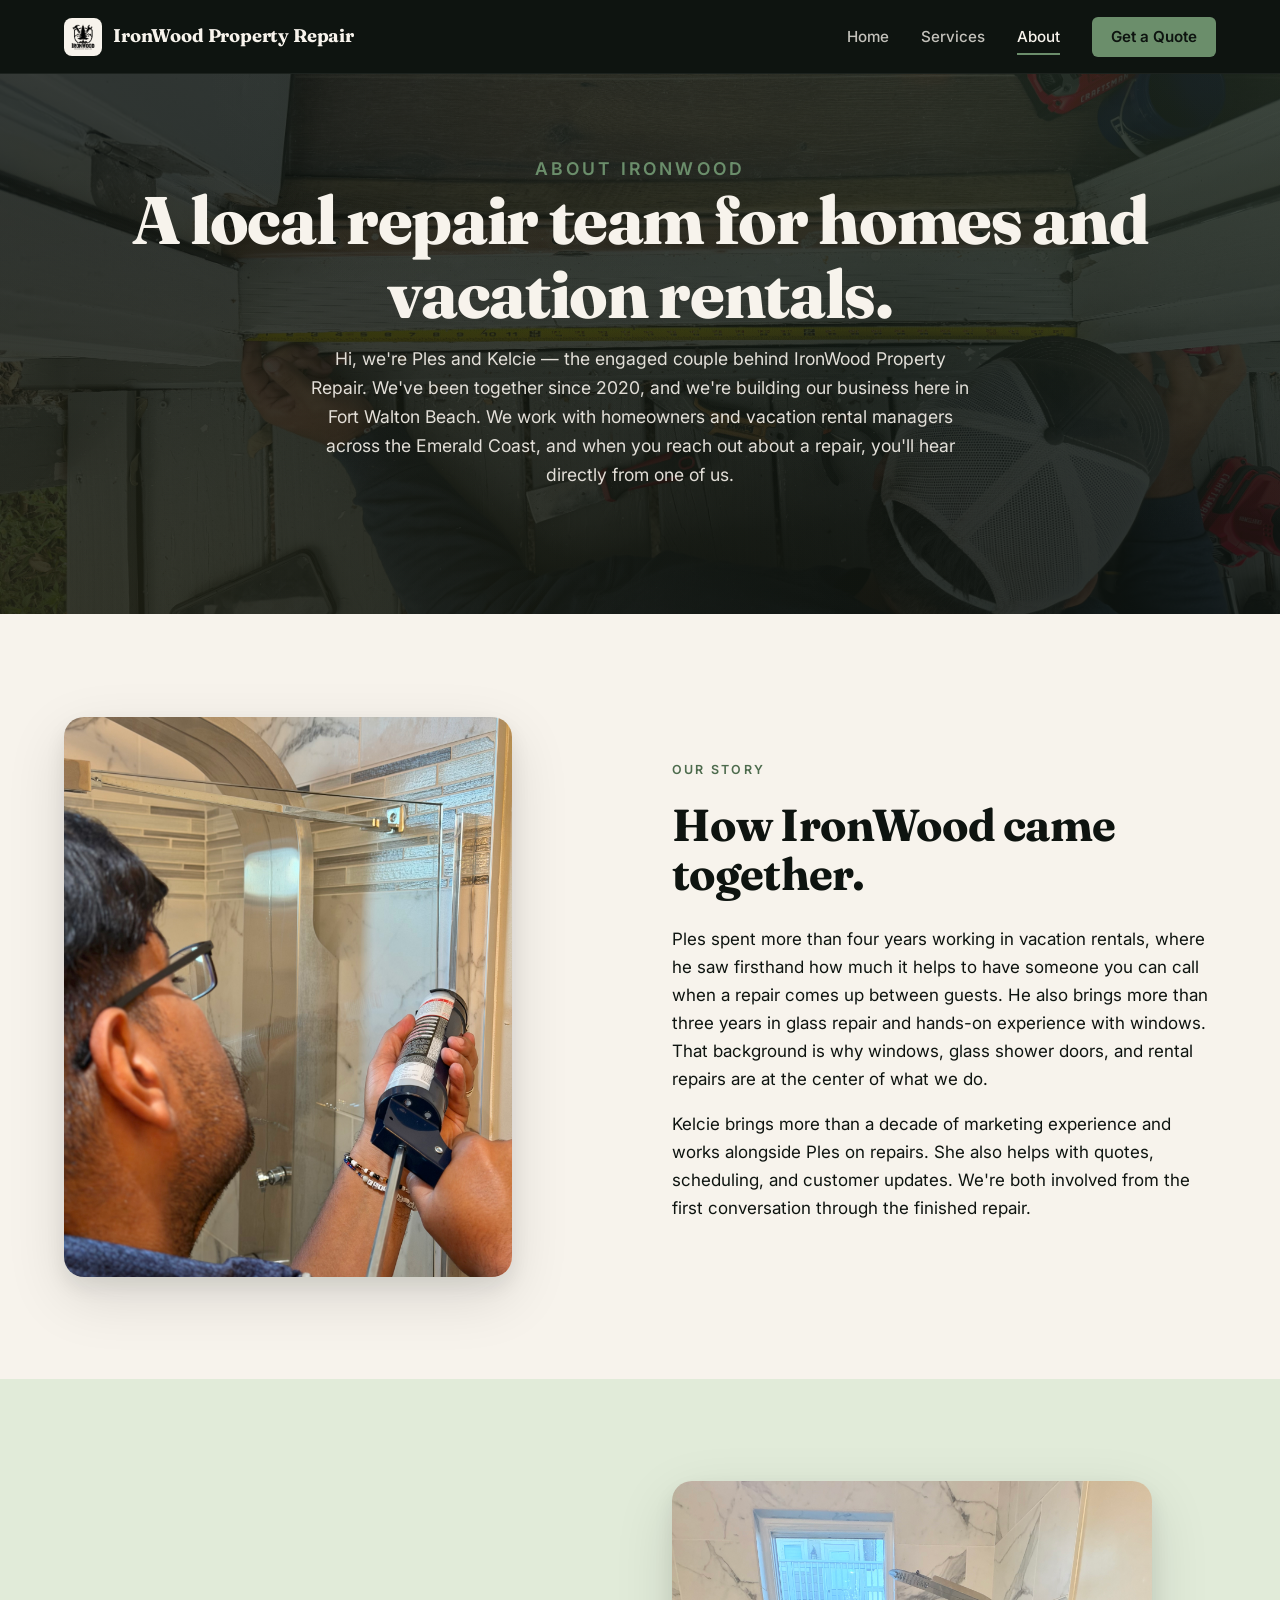
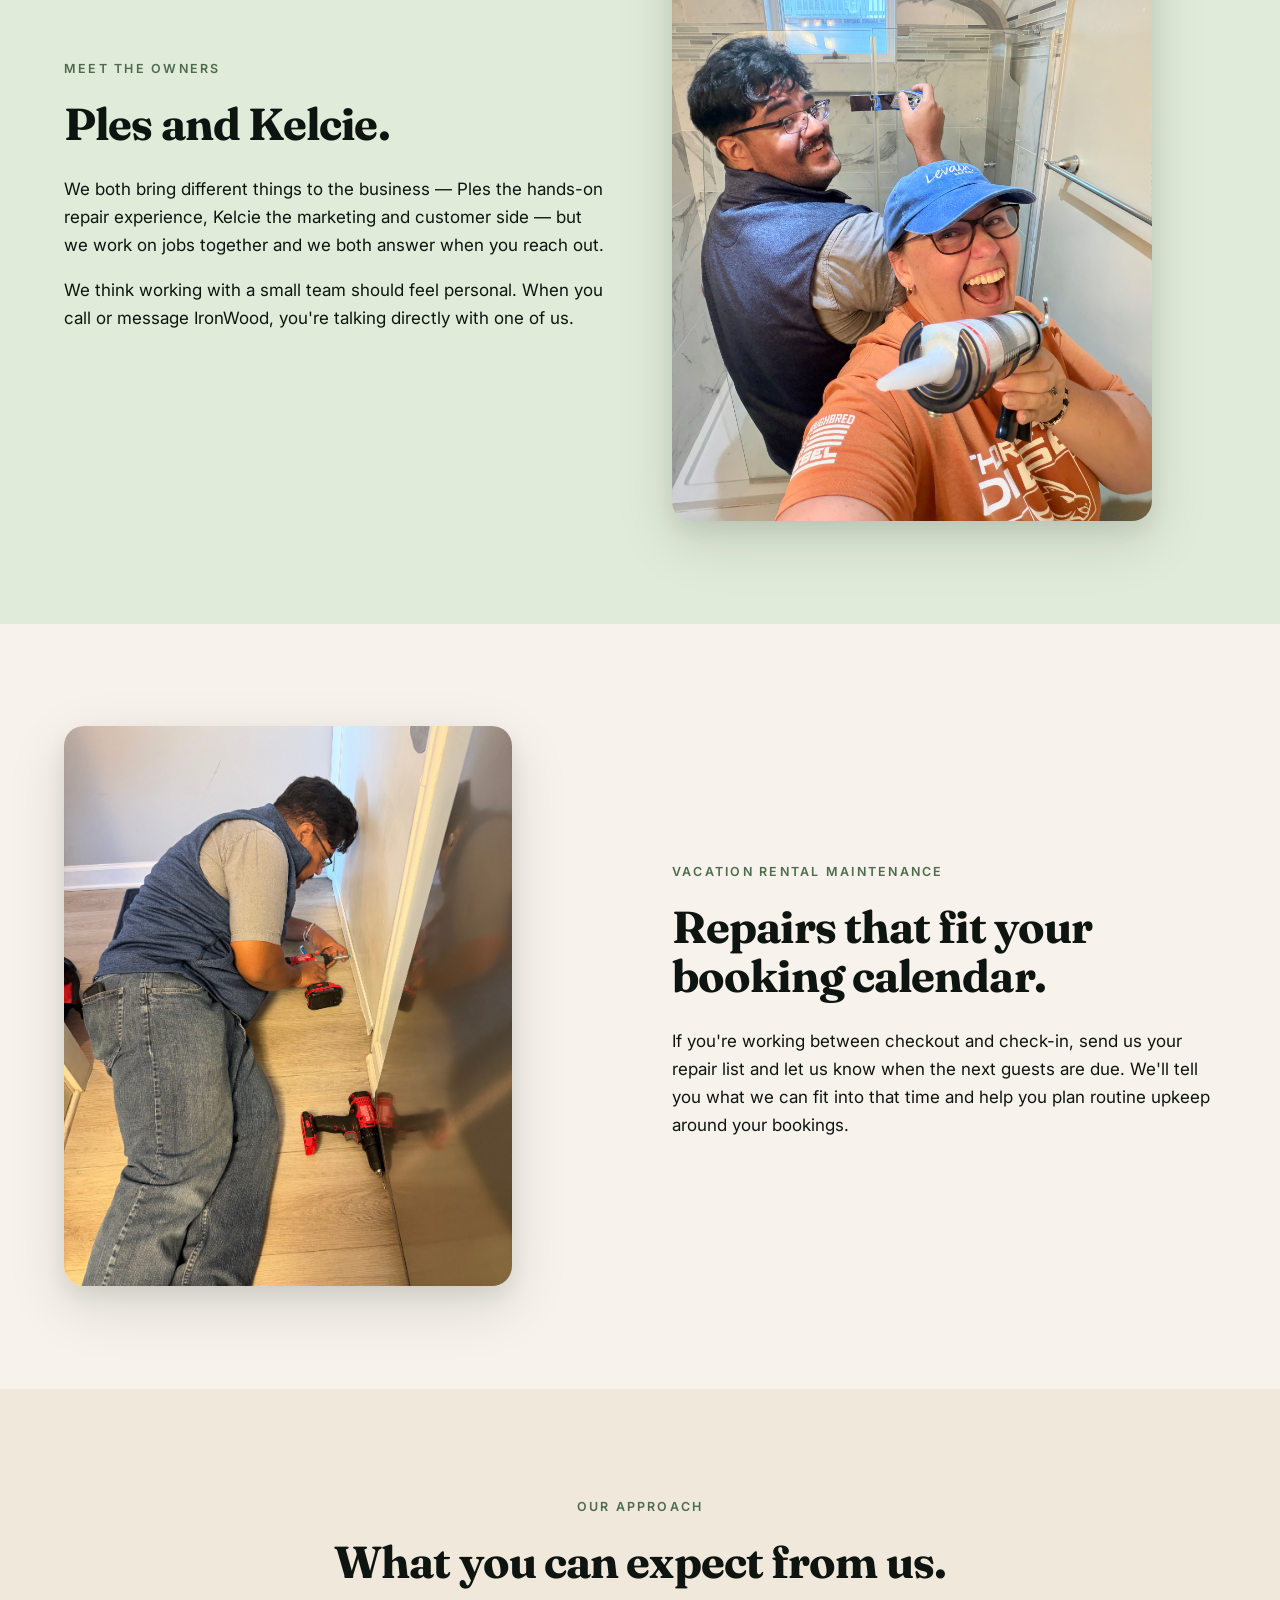
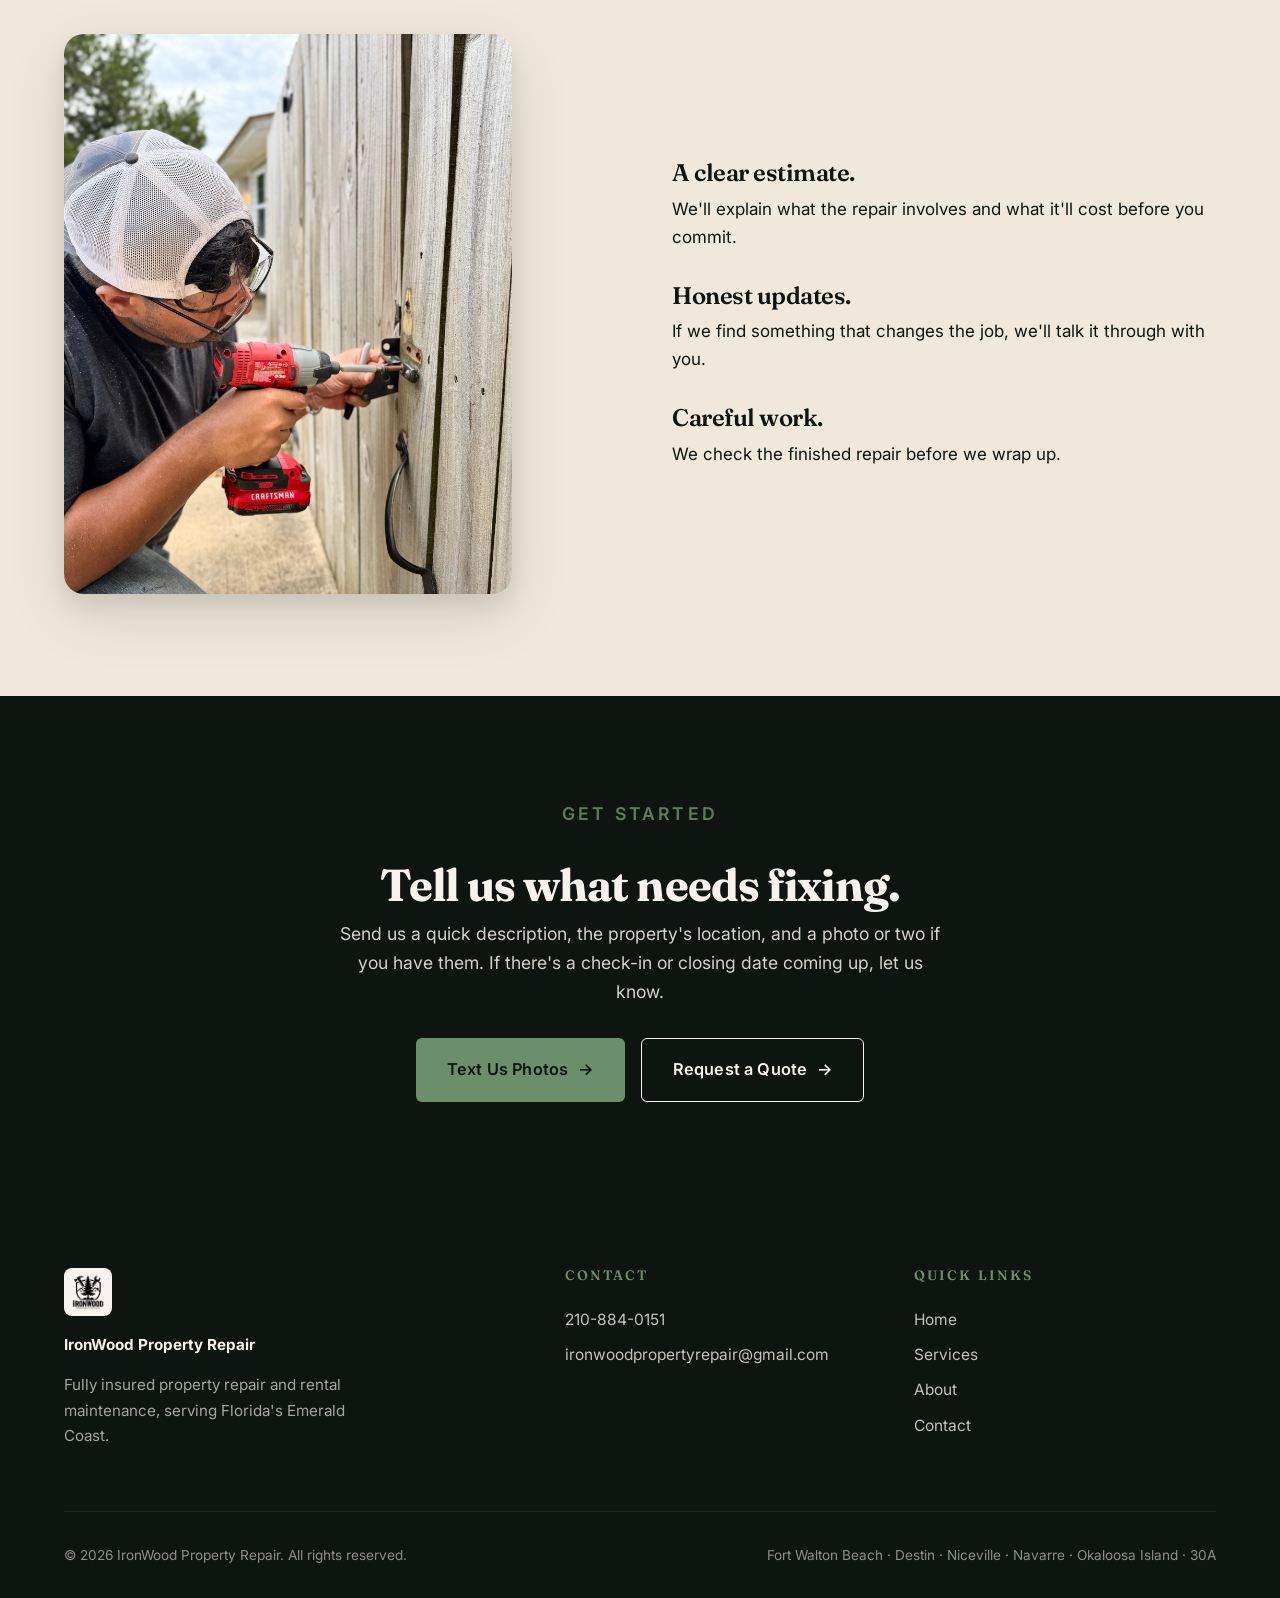
==== commit 276a9a1f: "Refactor about.html for improved styling and structure" ====
--- a/about.html
+++ b/about.html
@@ -33,20 +33,12 @@
 
 <main>
 
-<section class="page-hero">
-  <div class="container page-hero__inner">
+<!-- Hero with background image -->
+<section class="page-hero" style="position: relative; background-image: linear-gradient(rgba(14,20,16,0.82), rgba(14,20,16,0.88)), url('assets/images/about-hero.jpg'); background-size: cover; background-position: center; color: var(--paper); min-height: 60vh;">
+  <div class="container page-hero__inner" style="position: relative; z-index: 2;">
     <p class="eyebrow reveal" style="color: var(--sage);">About IronWood</p>
-    <h1 class="reveal-2">A local repair team for homes and vacation rentals.</h1>
-    <p class="reveal-3">Hi, we're Ples and Kelcie — the engaged couple behind IronWood Property Repair. We've been together since 2020, and we're building our business here in Fort Walton Beach. We work with homeowners and vacation rental managers across the Emerald Coast, and when you reach out about a repair, you'll hear directly from one of us.</p>
-  </div>
-</section>
-
-<!-- Hero image band -->
-<section class="section section--tight">
-  <div class="container">
-    <div style="border-radius: var(--radius); overflow: hidden; aspect-ratio: 16/9; max-height: 520px;">
-      <img src="assets/images/about-hero.jpg" alt="Careful measurement on a door threshold repair" style="object-fit: cover; object-position: center; width: 100%; height: 100%;">
-    </div>
+    <h1 class="reveal-2" style="color: var(--paper);">A local repair team for homes and vacation rentals.</h1>
+    <p class="reveal-3" style="color: rgba(247,243,236,0.9);">Hi, we're Ples and Kelcie — the engaged couple behind IronWood Property Repair. We've been together since 2020, and we're building our business here in Fort Walton Beach. We work with homeowners and vacation rental managers across the Emerald Coast, and when you reach out about a repair, you'll hear directly from one of us.</p>
   </div>
 </section>
 
@@ -54,8 +46,8 @@
 <section class="section">
   <div class="container">
     <div class="two-col">
-      <div class="two-col__media">
-        <img src="assets/images/our-story.jpg" alt="Resealing a glass shower door" style="object-fit: cover; object-position: center 40%; width: 100%; height: 100%;">
+      <div class="two-col__media" style="aspect-ratio: 4/5; max-height: 560px;">
+        <img src="assets/images/our-story.jpg" alt="Resealing a glass shower door" style="object-fit: cover; object-position: center 30%; width: 100%; height: 100%;">
       </div>
       <div>
         <p class="eyebrow">Our Story</p>
@@ -71,8 +63,8 @@
 <section class="section section--sage">
   <div class="container">
     <div class="two-col two-col--reverse">
-      <div class="two-col__media">
-        <img src="assets/images/owners-ples-kelcie.jpg" alt="Ples and Kelcie working together on a shower door repair" style="object-fit: cover; object-position: center 30%; width: 100%; height: 100%;">
+      <div class="two-col__media" style="aspect-ratio: 3/4; max-height: 640px;">
+        <img src="assets/images/owners-ples-kelcie.jpg" alt="Ples and Kelcie working together on a shower door repair" style="object-fit: cover; object-position: center center; width: 100%; height: 100%;">
       </div>
       <div>
         <p class="eyebrow">Meet the Owners</p>
@@ -88,8 +80,8 @@
 <section class="section">
   <div class="container">
     <div class="two-col">
-      <div class="two-col__media">
-        <img src="assets/images/rental-work.jpg" alt="Baseboard trim repair on a vacation rental property" style="object-fit: cover; object-position: center 30%; width: 100%; height: 100%;">
+      <div class="two-col__media" style="aspect-ratio: 4/5; max-height: 560px;">
+        <img src="assets/images/rental-work.jpg" alt="Baseboard trim repair on a vacation rental property" style="object-fit: cover; object-position: center 40%; width: 100%; height: 100%;">
       </div>
       <div>
         <p class="eyebrow">Vacation Rental Maintenance</p>
@@ -108,8 +100,8 @@
       <h2>What you can expect from us.</h2>
     </div>
 
-    <div class="two-col" style="align-items: start;">
-      <div class="two-col__media" style="aspect-ratio: 4/5;">
+    <div class="two-col" style="align-items: center;">
+      <div class="two-col__media" style="aspect-ratio: 4/5; max-height: 560px;">
         <img src="assets/images/expect-detail.jpg" alt="Ples repairing a fence gate hinge" style="object-fit: cover; object-position: center 30%; width: 100%; height: 100%;">
       </div>
       <div>
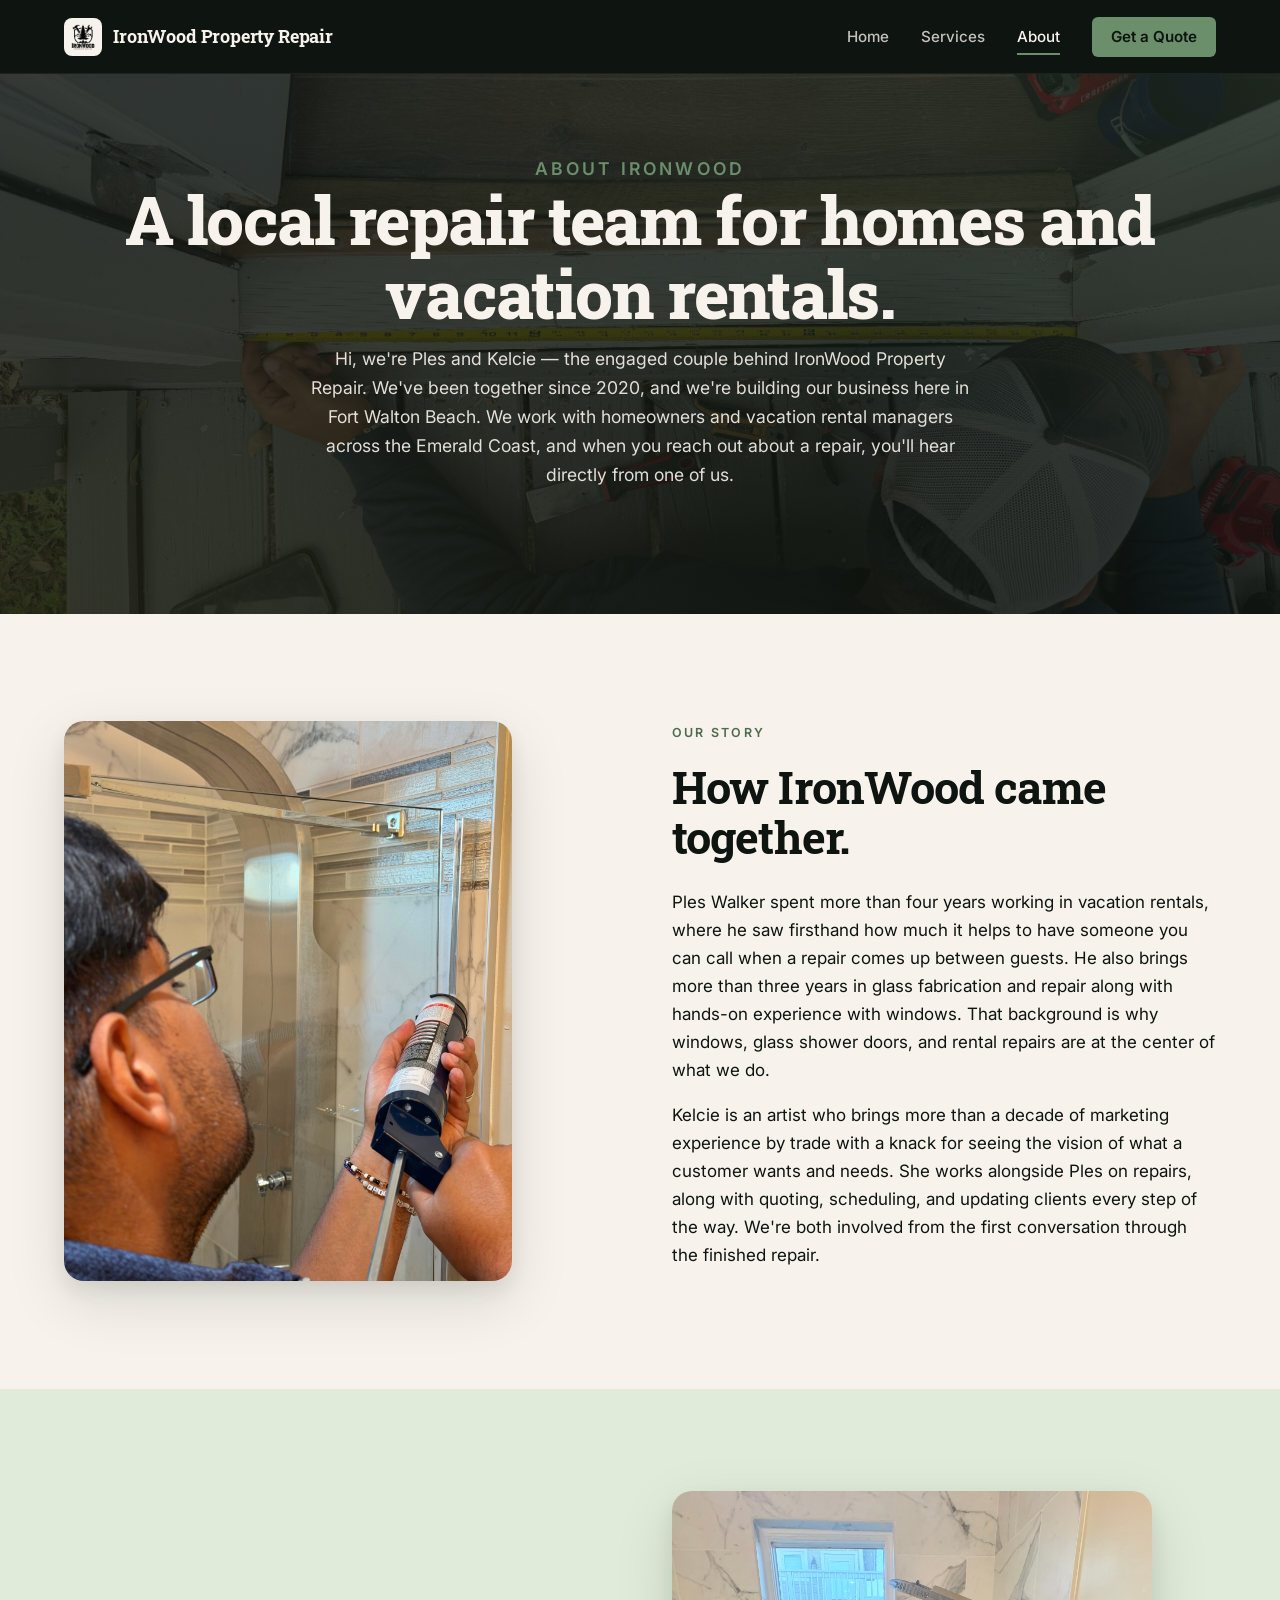
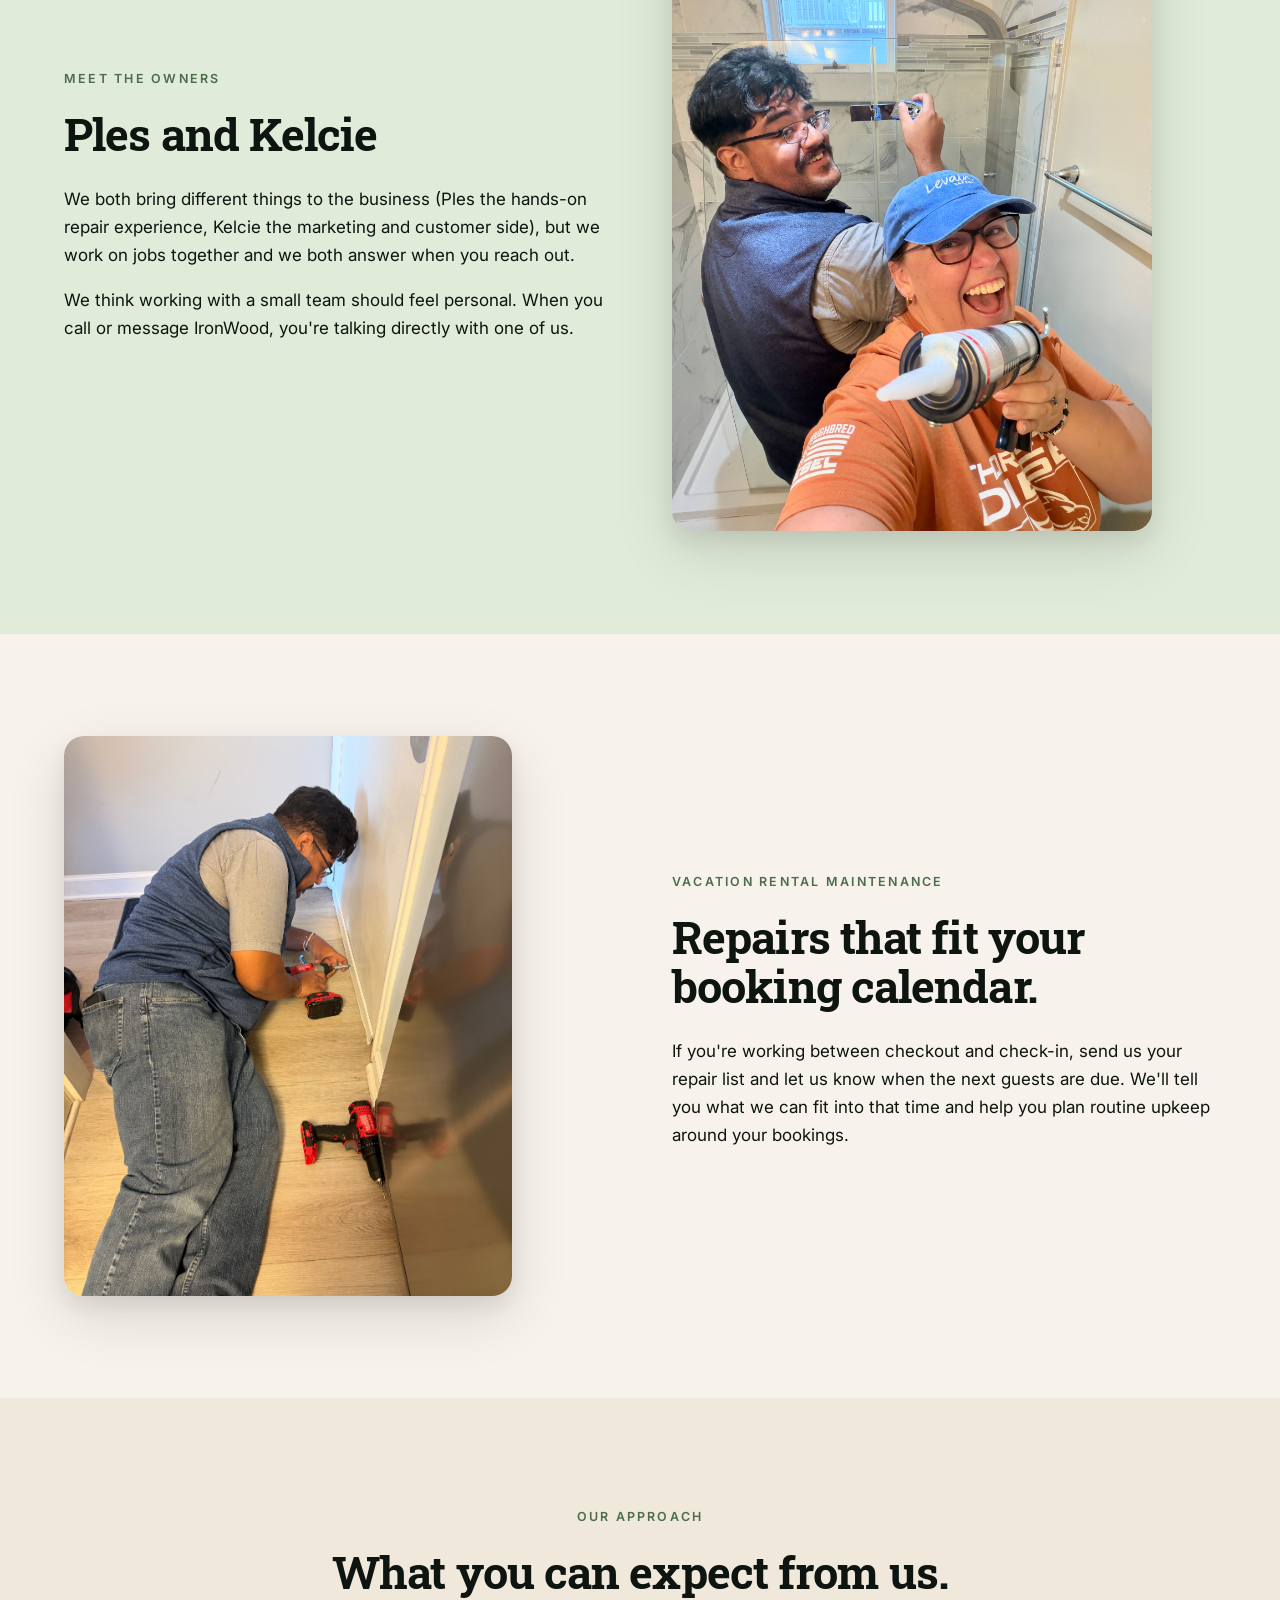
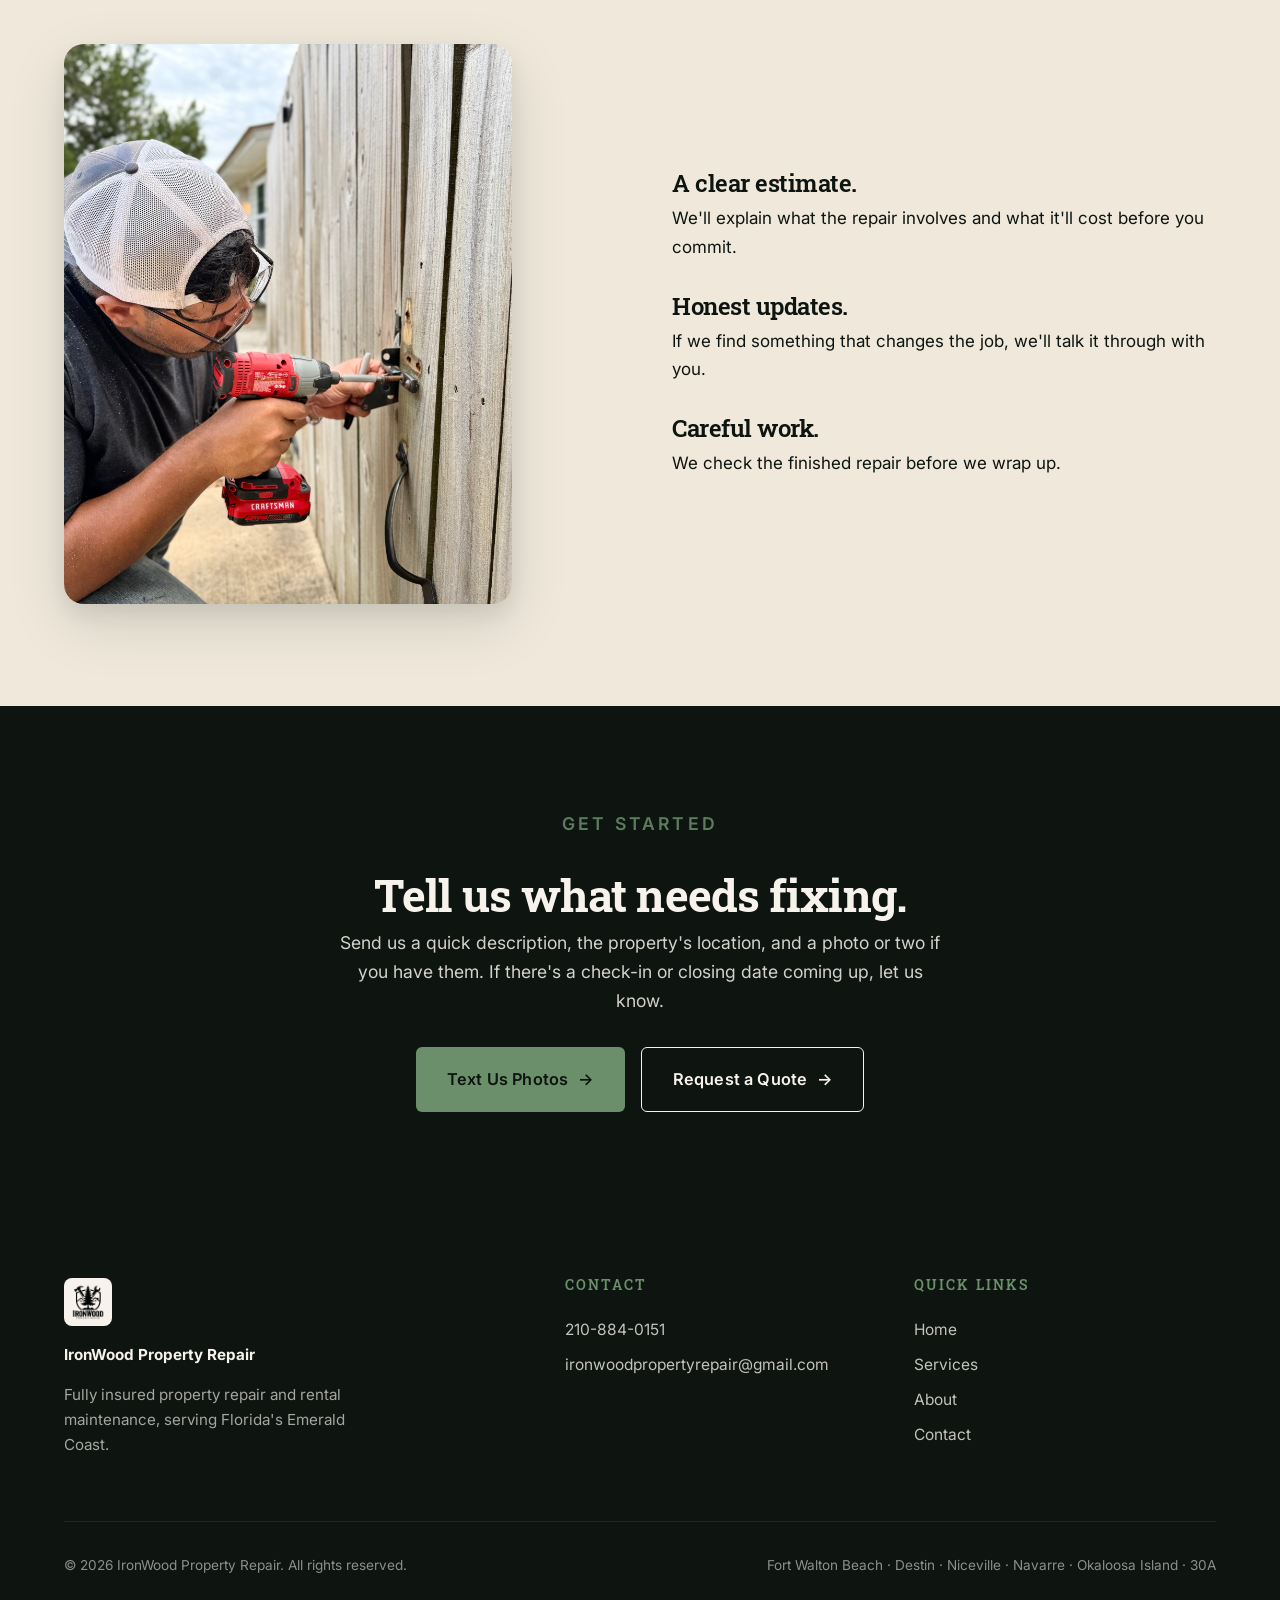
==== commit 035bc6dc: "Revise owner descriptions and meta tags in about.html Updated descriptions and improved clarity abou" ====
--- a/about.html
+++ b/about.html
@@ -4,7 +4,7 @@
   <meta charset="UTF-8">
   <meta name="viewport" content="width=device-width, initial-scale=1.0">
   <title>About | IronWood Property Repair — Fort Walton Beach Handyman & Glass Repair</title>
-  <meta name="description" content="Meet Ples and Kelcie, the engaged couple behind IronWood Property Repair — serving homeowners and vacation rental hosts across Fort Walton Beach, Destin, Okaloosa Island, Niceville, Navarre, and 30A.">
+  <meta name="description" content="Meet Ples and Kelcie, the engaged couple behind IronWood Property Repair — serving homeowners and vacation rental hosts across Fort Walton Beach, Destin, Niceville, Navarre, and 30A.">
   <meta name="theme-color" content="#0e1410">
   <link rel="canonical" href="https://ironwoodpropertyrepair.com/about.html">
   <link rel="icon" type="image/png" sizes="32x32" href="assets/images/favicon.png">
@@ -52,8 +52,8 @@
       <div>
         <p class="eyebrow">Our Story</p>
         <h2>How IronWood came together.</h2>
-        <p>Ples spent more than four years working in vacation rentals, where he saw firsthand how much it helps to have someone you can call when a repair comes up between guests. He also brings more than three years in glass repair and hands-on experience with windows. That background is why windows, glass shower doors, and rental repairs are at the center of what we do.</p>
-        <p>Kelcie brings more than a decade of marketing experience and works alongside Ples on repairs. She also helps with quotes, scheduling, and customer updates. We're both involved from the first conversation through the finished repair.</p>
+        <p>Ples Walker spent more than four years working in vacation rentals, where he saw firsthand how much it helps to have someone you can call when a repair comes up between guests. He also brings more than three years in glass fabrication and repair along with hands-on experience with windows. That background is why windows, glass shower doors, and rental repairs are at the center of what we do.</p>
+        <p>Kelcie is an artist who brings more than a decade of marketing experience by trade with a knack for seeing the vision of what a customer wants and needs. She works alongside Ples on repairs, along with quoting, scheduling, and updating clients every step of the way. We're both involved from the first conversation through the finished repair.</p>
       </div>
     </div>
   </div>
@@ -68,8 +68,8 @@
       </div>
       <div>
         <p class="eyebrow">Meet the Owners</p>
-        <h2>Ples and Kelcie.</h2>
-        <p>We both bring different things to the business — Ples the hands-on repair experience, Kelcie the marketing and customer side — but we work on jobs together and we both answer when you reach out.</p>
+        <h2>Ples and Kelcie</h2>
+        <p>We both bring different things to the business (Ples the hands-on repair experience, Kelcie the marketing and customer side), but we work on jobs together and we both answer when you reach out.</p>
         <p>We think working with a small team should feel personal. When you call or message IronWood, you're talking directly with one of us.</p>
       </div>
     </div>
--- a/assets/styles.css
+++ b/assets/styles.css
@@ -5,7 +5,7 @@
    ========================================================================== */
 
 /* ---------- Fonts ---------- */
-@import url('https://fonts.googleapis.com/css2?family=Fraunces:opsz,wght@9..144,500;9..144,600;9..144,700;9..144,800&family=Inter:wght@400;500;600;700&display=swap');
+@import url('https://fonts.googleapis.com/css2?family=Roboto+Slab:wght@400;500;600;700;800&family=Inter:wght@400;500;600;700&display=swap');
 
 /* ---------- CSS Variables ---------- */
 :root {
@@ -23,8 +23,8 @@
   --muted: #6a6a64;
 
   /* Typography */
-  --font-display: 'Fraunces', Georgia, 'Times New Roman', serif;
-  --font-body: 'Inter', -apple-system, BlinkMacSystemFont, sans-serif;
+   --font-display: 'Roboto Slab', Georgia, 'Times New Roman', serif;
+   --font-body: 'Inter', -apple-system, BlinkMacSystemFont, sans-serif;
 
   /* Spacing */
   --gutter: 1.5rem;
